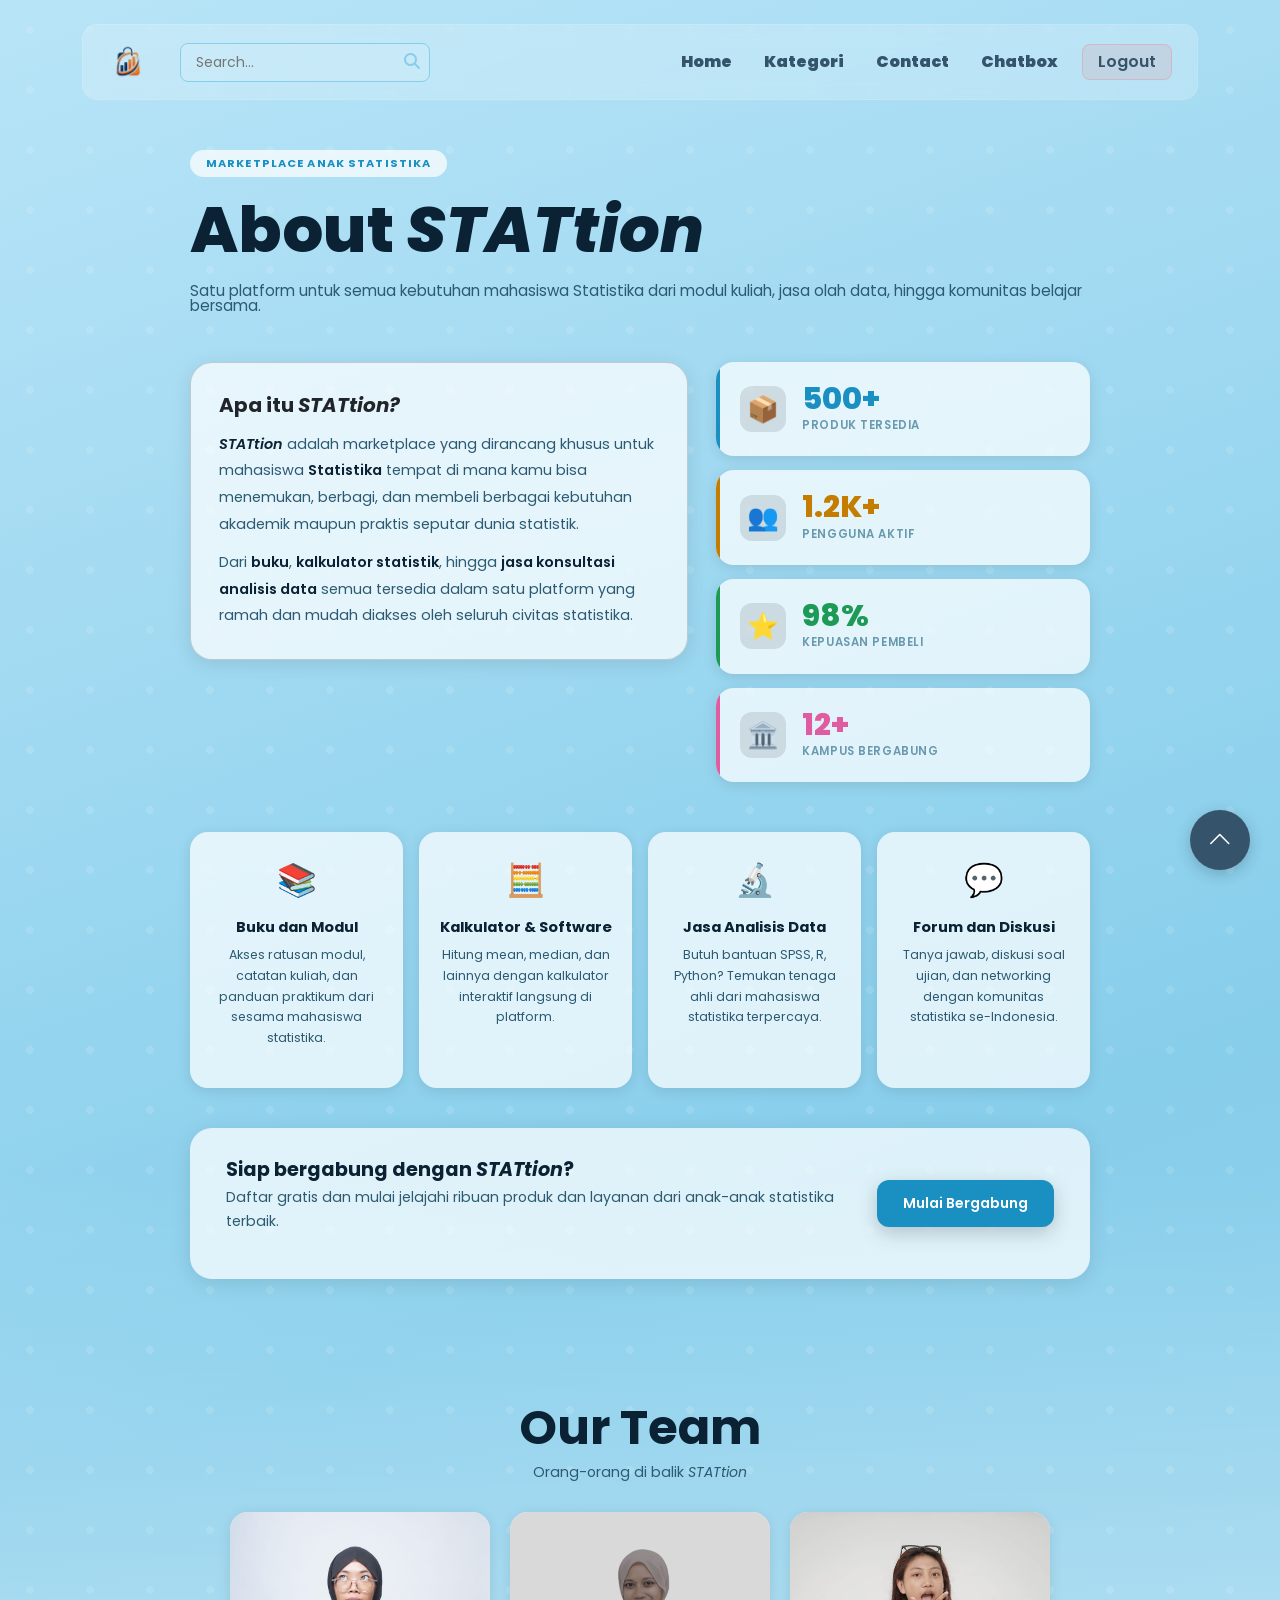
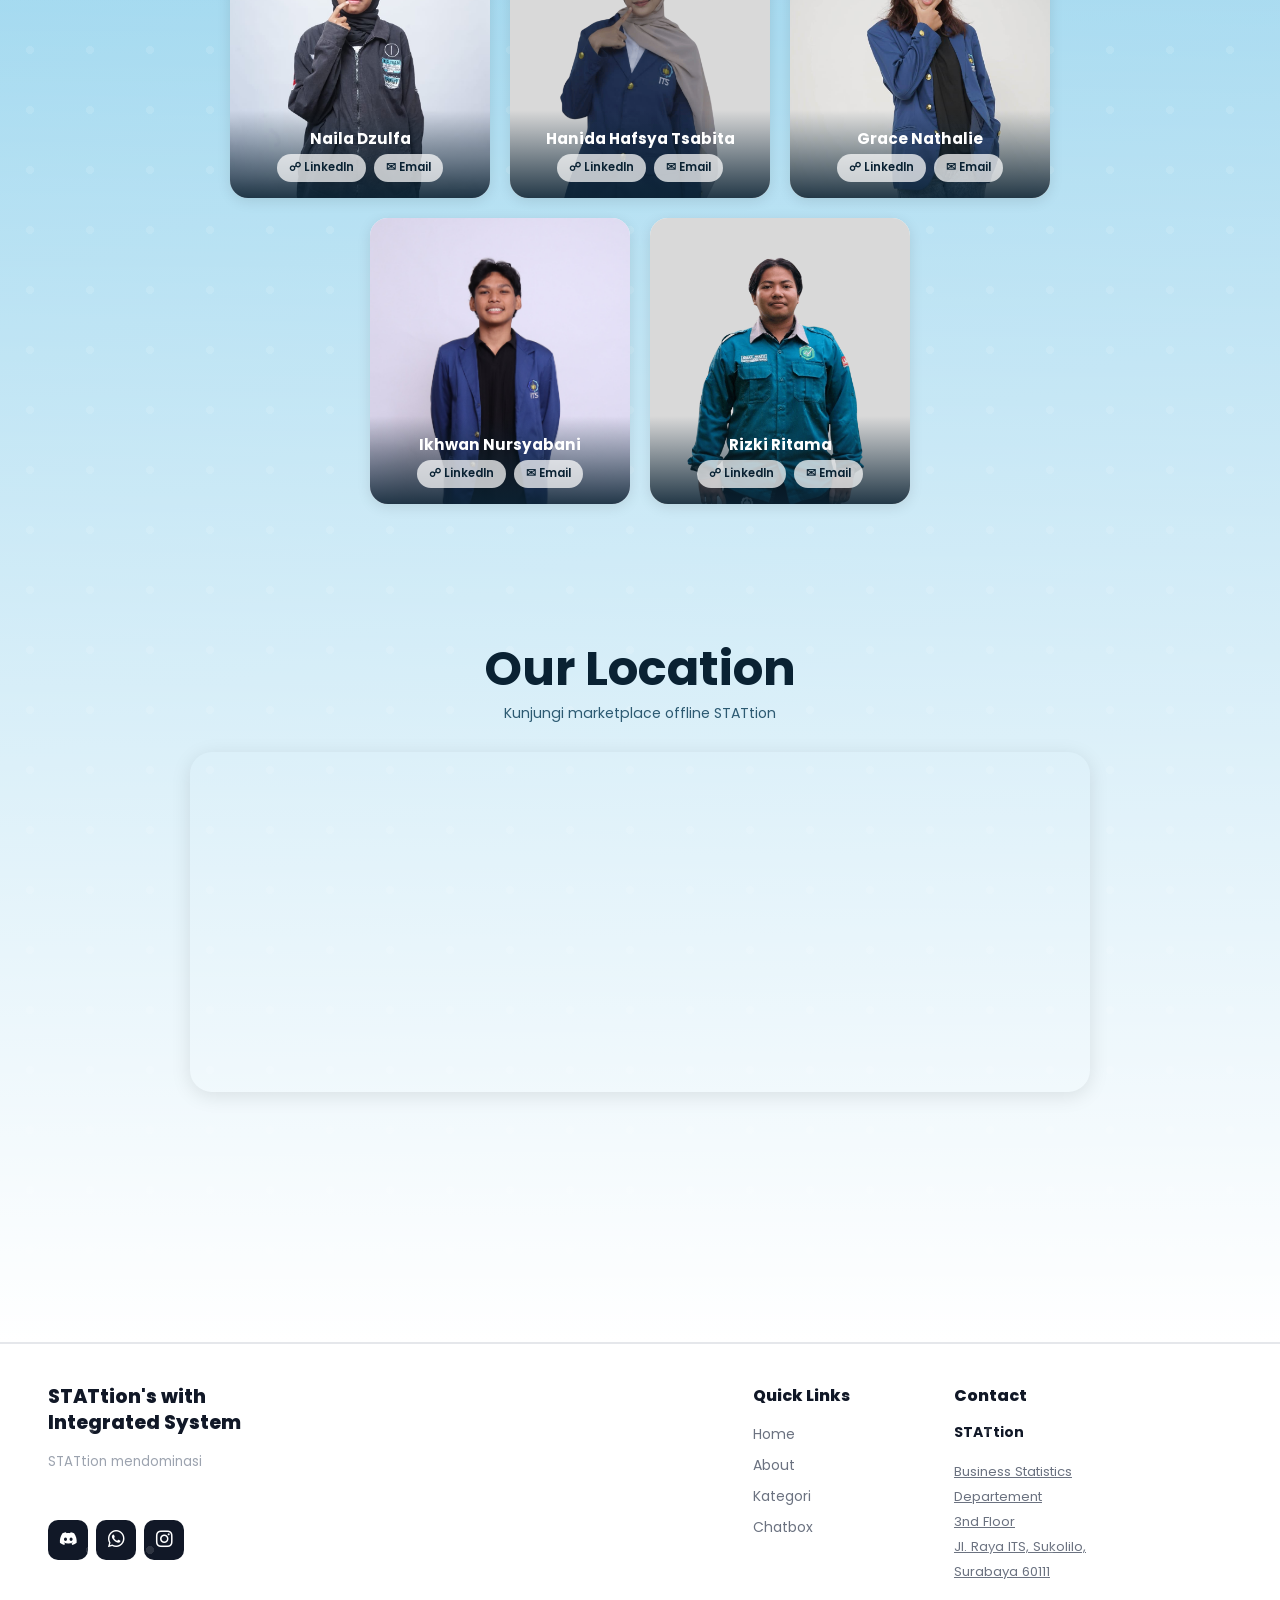
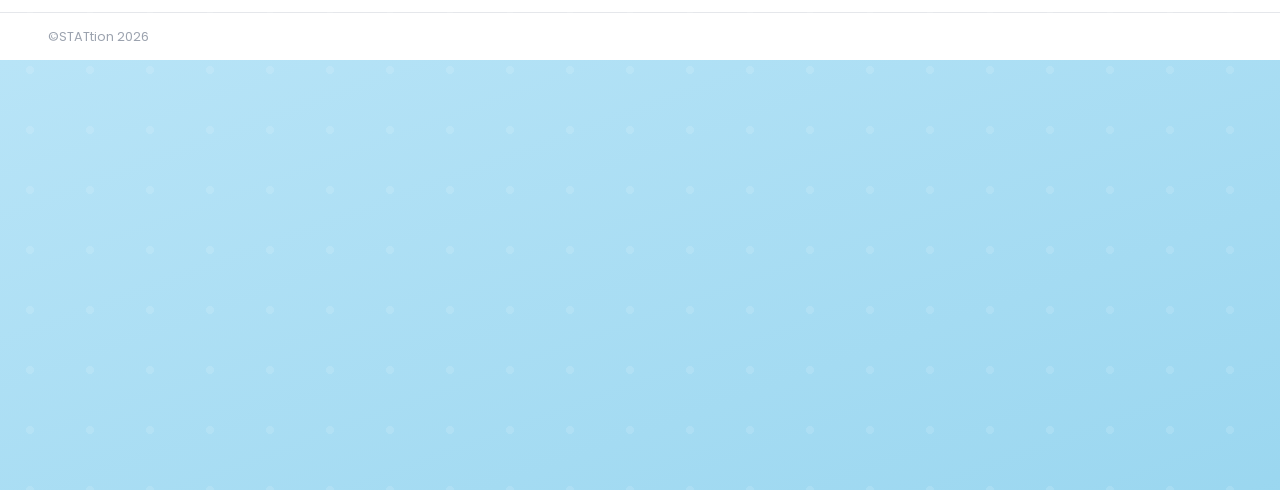
==== aboutpage.html @ bc6c46af "dikit lagi kok" ====
<!DOCTYPE html>
<html lang="en">
<head>
  <meta charset="UTF-8" />
  <meta name="viewport" content="width=device-width, initial-scale=1.0" />
  <link rel="icon" type="image/png" href="assets/logotok.png" />
  <title>About STATtion</title>
  <link href="https://cdn.jsdelivr.net/npm/bootstrap@5.3.8/dist/css/bootstrap.min.css" rel="stylesheet" integrity="sha384-sRIl4kxILFvY47J16cr9ZwB07vP4J8+LH7qKQnuqkuIAvNWLzeN8tE5YBujZqJLB" crossorigin="anonymous">
    <link href="https://cdn.jsdelivr.net/npm/bootstrap-icons@1.11.3/font/bootstrap-icons.min.css" rel="stylesheet"/>
    <link href="https://fonts.googleapis.com/css2?family=Inter:wght@400;500;600;700;800&display=swap" rel="stylesheet"/>
    <link rel="stylesheet" href="https://cdnjs.cloudflare.com/ajax/libs/font-awesome/6.5.0/css/all.min.css">
    <link href="https://cdn.jsdelivr.net/npm/bootstrap@5.3.8/dist/css/bootstrap.min.css" rel="stylesheet" integrity="sha384-sRIl4kxILFvY47J16cr9ZwB07vP4J8+LH7qKQnuqkuIAvNWLzeN8tE5YBujZqJLB" crossorigin="anonymous">
    <link href="https://fonts.googleapis.com/css2?family=Poppins:wght@300;600&display=swap" rel="stylesheet">
    <link rel="stylesheet" href="style.css">
    <script src="main.js"></script>
</head>
<body>
<!-- Navbar -->
    <section class="navbar-section sticky-top" id="mainNavbar">
    <div class="container mt-4">
        <header class="navbar navbar-expand-lg">
            <div class="d-flex align-items-center gap-3">
                <a class="navbar-brand logo-circle" href="#">
                    <img src="assets/logotok.png" alt="Logo" style="width: 40px;">
                </a>

                <form class="search-wrapper d-none d-lg-block">
                    <div class="search-box">
                        <input class="search-input" type="search" placeholder="Search...">
                        <button class="search-icon-btn" type="submit">
                            <i class="fa-solid fa-magnifying-glass"></i>
                        </button>
                    </div>
                </form>
            </div>

            <button class="navbar-toggler border-0" type="button" data-bs-toggle="collapse" data-bs-target="#navContent">
                <span class="navbar-toggler-icon"></span>
            </button>

            <div class="collapse navbar-collapse" id="navContent">
                <ul class="navbar-nav ms-auto gap-3 align-items-center">  
                  <li class="nav-item">
                        <a class="nav-link btn-custom" href="index.html"><b>Home</b></a>
                    </li>
                    <li class="nav-item">
                        <a class="nav-link btn-custom" href="category.html"><b>Kategori</b></a>
                    </li>
                    <!-- <li class="nav-item">
                        <a class="nav-link btn-custom" href="aboutpage.html"><b>About</b></a>
                    </li> -->
                    <li class="nav-item">
                        <a class="nav-link btn-custom" href="https://wa.me/628283854081496?text=Halo%20STATtion,%20saya%20mau%20tanya%20tentang%20kalkulator%20terbaru"><b>Contact</b></a>
                    </li>
                    <li class="nav-item">
                        <a class="nav-link btn-custom" href="javascript:void(0)" onclick="toggleChat()"><b>Chatbox</b></a>
                    </li>
                    <li class="nav-item">
                        <a class="nav-link btn-logout" href="loginpage.html">Logout</a>
                    </li>
                </ul>
            </div>
        </header>
    </div>
</section>
<div class="page">
<!-- Bagian Hero & Deskripsi (Background Gradasi Biru) -->
<section class="about-hero-bg">
  <div class="container-custom">
    <div class="header anim">
      <div class="eyebrow">Marketplace Anak Statistika</div>
      <h1>About <i>STATtion</i></h1>
      <p class="subtitle">Satu platform untuk semua kebutuhan mahasiswa Statistika dari modul kuliah, jasa olah data, hingga komunitas belajar bersama.</p><br><br>
    </div>

    <div class="main-grid anim anim-1">
      <div class="card">
        <h2>Apa itu <i>STATtion?</i></h2>
        <p><strong><i>STATtion</i></strong> adalah marketplace yang dirancang khusus untuk mahasiswa <strong>Statistika</strong> tempat di mana kamu bisa menemukan, berbagi, dan membeli berbagai kebutuhan akademik maupun praktis seputar dunia statistik.</p>
        <p>Dari <strong>buku</strong>, <strong>kalkulator statistik</strong>, hingga <strong>jasa konsultasi analisis data</strong> semua tersedia dalam satu platform yang ramah dan mudah diakses oleh seluruh civitas statistika.</p>
      </div>

      <div class="stats-col anim anim-2">
        <div class="stat-card c1">
          <div class="stat-icon">📦</div>
          <div><div class="stat-num">500+</div><div class="stat-label">Produk Tersedia</div></div>
        </div>
        <div class="stat-card c2">
          <div class="stat-icon">👥</div>
          <div><div class="stat-num">1.2K+</div><div class="stat-label">Pengguna Aktif</div></div>
        </div>
        <div class="stat-card c3">
          <div class="stat-icon">⭐</div>
          <div><div class="stat-num">98%</div><div class="stat-label">Kepuasan Pembeli</div></div>
        </div>
        <div class="stat-card c4">
          <div class="stat-icon">🏛️</div>
          <div><div class="stat-num">12+</div><div class="stat-label">Kampus Bergabung</div></div>
        </div>
      </div>
    </div>
  </div>
</section>

<!-- Bagian Features & CTA (Background Putih/Bersih) -->
<section class="content-white-bg">
  <div class="container-custom">
    <div class="features anim anim-3">
      <div class="feat-card">
        <span class="feat-emoji">📚</span>
        <div class="feat-title">Buku dan Modul</div>
        <p class="feat-desc">Akses ratusan modul, catatan kuliah, dan panduan praktikum dari sesama mahasiswa statistika.</p>
      </div>
      <div class="feat-card">
        <span class="feat-emoji">🧮</span>
        <div class="feat-title">Kalkulator & Software</div>
        <p class="feat-desc">Hitung mean, median, dan lainnya dengan kalkulator interaktif langsung di platform.</p>
      </div>
      <div class="feat-card">
        <span class="feat-emoji">🔬</span>
        <div class="feat-title">Jasa Analisis Data</div>
        <p class="feat-desc">Butuh bantuan SPSS, R, Python? Temukan tenaga ahli dari mahasiswa statistika terpercaya.</p>
      </div>
      <div class="feat-card">
        <span class="feat-emoji">💬</span>
        <div class="feat-title">Forum dan Diskusi</div>
        <p class="feat-desc">Tanya jawab, diskusi soal ujian, dan networking dengan komunitas statistika se-Indonesia.</p>
      </div>
    </div>

    <div class="cta-banner anim anim-4">
      <div class="cta-text">
        <h3>Siap bergabung dengan <i>STATtion</i>?</h3>
        <p>Daftar gratis dan mulai jelajahi ribuan produk dan layanan dari anak-anak statistika terbaik.</p>
      </div>
      <a href="loginpage.html"><button class="cta-btn">Mulai Bergabung</button></a>
    </div>
  </div>
</section>

<!-- Bagian Team & Location (Background Light Blue / Polkadot) -->
<section class="team-location-bg">
  <div class="container-custom">
    <div class="section-title anim anim-5">
      <h2>Our Team</h2>
      <p>Orang-orang di balik <i>STATtion</i></p>
    </div>

    <div class="team-grid anim anim-5">
      <div class="team-card">
        <img src="assets/ijul.jpeg" alt="Naila" />
        <div class="team-info">
          <div class="team-name">Naila Dzulfa</div>
          <!-- <div class="team-role">Founder & Data Analyst</div> -->
          <div class="team-btns">
            <a class="team-btn" href="https://www.linkedin.com/in/nailadzulfa">☍ LinkedIn</a>
            <a class="team-btn" href="mailto:naiidzull56@gmail.com">✉ Email</a>
          </div>
        </div>
      </div>
      <div class="team-card">
        <img src="assets/hani.png" alt="Hani" />
        <div class="team-info">
          <div class="team-name">Hanida Hafsya Tsabita</div>
          <!-- <div class="team-role">R & SPSS Consultant</div> -->
          <div class="team-btns">
            <a class="team-btn" href="https://www.linkedin.com/in/hanida-hafsya-tsabita-42b849380/">☍ LinkedIn</a>
            <a class="team-btn" href="mailto:hanidahafsya@gmail.com">✉ Email</a>
          </div>
        </div>
      </div>
      <div class="team-card">
        <img src="assets/grace.jpeg" alt="Grace" />
        <div class="team-info">
          <div class="team-name">Grace Nathalie</div>
          <!-- <div class="team-role">Python & ML Analyst</div> -->
          <div class="team-btns">
            <a class="team-btn" href="https://www.linkedin.com/in/grace-nathalie-3a4b2b210/">☍ LinkedIn</a>
            <a class="team-btn" href="mailto:gracechristy96@gmail.com">✉ Email</a>
          </div>
        </div>
      </div>
      <div class="team-card">
        <img src="assets/ikhwan.jpeg" alt="Ikhwan" />
        <div class="team-info">
          <div class="team-name">Ikhwan Nursyabani</div>
          <!-- <div class="team-role">Content & Community</div> -->
          <div class="team-btns">
            <a class="team-btn" href="https://www.linkedin.com/in/ikhwan-nur-sya-bani-666231343">☍ LinkedIn</a>
            <a class="team-btn" href="mailto:nursyabaniikhwan@gmail.com">✉ Email</a>
          </div>
        </div>
      </div>
      <div class="team-card">
        <img src="assets/kiki.png" alt="Kiki" />
        <div class="team-info">
          <div class="team-name">Rizki Ritama</div>
          <!-- <div class="team-role">UI & Platform Dev</div> -->
          <div class="team-btns">
            <a class="team-btn" href="https://www.linkedin.com/in/rizki-ritama-43b7783a9">☍ LinkedIn</a>
            <a class="team-btn" href="mailto:rizkiritama27@gmail.com">✉ Email</a>
          </div>
        </div>
      </div>
    </div>
<br>
<br><br> <button onclick="toggleTop()" class="top-toggle-btn">
    <i class="bi bi-chevron-up fw-bold"></i>
</button>
    <div class="section-title anim anim-6">
      <h2>Our Location</h2>
      <p>Kunjungi marketplace offline STATtion</p>
    </div>
    <div class="maps-wrap anim anim-6">
      <iframe src="https://www.google.com/maps/embed?pb=!1m18!1m12!1m3!1d3957.6699275616384!2d112.79010817357141!3d-7.278346871523232!2m3!1f0!2f0!3f0!3m2!1i1024!2i768!4f13.1!3m3!1m2!1s0x2dd7fbfa2ec4fcbb%3A0x3404f45cc0d80e82!2sDepartemen%20Statistika%20Bisnis%20ITS%20Surabaya!5e0!3m2!1sid!2sid!4v1777338218830!5m2!1sid!2sid" allowfullscreen="" loading="lazy"></iframe>
    </div>
  </div>
</section>
</div>
  <!-- <div class="page">
    <div class="header anim">
      <div class="eyebrow">Marketplace Anak Statistika</div>
      <h1>About <i>STATtion</i></h1>
      <p class="subtitle">Satu platform untuk semua kebutuhan mahasiswa Statistika dari modul kuliah, jasa olah data,
        hingga komunitas belajar bersama.</p><br>
    </div> -->

    <!-- Main Grid -->
    <!-- <div class="main-grid anim anim-1">
      <div class="card">
        <h2>Apa itu <i>STATtion?</i></h2>
        <p><strong><i>STATtion</i></strong> adalah marketplace yang dirancang khusus untuk mahasiswa
          <strong>Statistika</strong> tempat di mana kamu bisa menemukan, berbagi, dan membeli berbagai kebutuhan
          akademik maupun praktis seputar dunia statistik.</p>
        <p>Dari <strong>buku</strong>, <strong>kalkulator statistik</strong>, hingga <strong>jasa konsultasi analisis
            data</strong> semua tersedia dalam satu platform yang ramah dan mudah diakses oleh seluruh civitas
          statistika.</p>
        <p><i>STATtion</i> hadir karena kami percaya bahwa kolaborasi antar mahasiswa statistika adalah kunci untuk tumbuh
          bersama, baik secara akademik maupun profesional.</p>
      </div>

      <div class="stats-col anim anim-2">
        <div class="stat-card c1">
          <div class="stat-icon">📦</div>
          <div>
            <div class="stat-num">500+</div>
            <div class="stat-label">Produk Tersedia</div>
          </div>
        </div>
        <div class="stat-card c2">
          <div class="stat-icon">👥</div>
          <div>
            <div class="stat-num">1.2K+</div>
            <div class="stat-label">Pengguna Aktif</div>
          </div>
        </div>
        <div class="stat-card c3">
          <div class="stat-icon">⭐</div>
          <div>
            <div class="stat-num">98%</div>
            <div class="stat-label">Kepuasan Pembeli</div>
          </div>
        </div>
        <div class="stat-card c4">
          <div class="stat-icon">🏛️</div>
          <div>
            <div class="stat-num">12+</div>
            <div class="stat-label">Kampus Bergabung</div>
          </div>
        </div>
      </div>
    </div> -->

    <!-- Feature Cards -->
    <!-- <div class="features anim anim-3">
      <div class="feat-card">
        <span class="feat-emoji">📚</span>
        <div class="feat-title">Buku dan Modul</div>
        <p class="feat-desc">Akses ratusan modul, catatan kuliah, dan panduan praktikum dari sesama mahasiswa
          statistika.</p>
      </div>
      <div class="feat-card">
        <span class="feat-emoji">🧮</span>
        <div class="feat-title">Kalkulator dan Lisensi Software</div>
        <p class="feat-desc">Hitung mean, median, modus, standar deviasi, dan lainnya dengan kalkulator interaktif
          langsung di platform.</p>
      </div>
      <div class="feat-card">
        <span class="feat-emoji">🔬</span>
        <div class="feat-title">Jasa Analisis Data</div>
        <p class="feat-desc">Butuh bantuan SPSS, R, Python? Temukan tenaga ahli dari mahasiswa statistika terpercaya.
        </p>
      </div>
      <div class="feat-card">
        <span class="feat-emoji">💬</span>
        <div class="feat-title">Forum dan Diskusi</div>
        <p class="feat-desc">Tanya jawab, diskusi soal ujian, dan networking dengan komunitas statistika se-Indonesia.
        </p>
      </div>
    </div> -->

    <!-- CTA Banner -->
    <!-- <div class="cta-banner anim anim-4">
      <div class="cta-text">
        <h3>Siap bergabung dengan <i>STATtion</i>?</h3>
        <p>Daftar gratis dan mulai jelajahi ribuan produk dan layanan dari anak-anak statistika terbaik.</p>
      </div>
      <a href="loginpage.html"><button class="cta-btn">Mulai Bergabung</button></a>
    </div> -->

    <!-- Our Team -->
    <!-- <div class="section-title anim anim-5">
      <h2>Our Team</h2>
      <p>Orang-orang di balik <i>STATtion</i></p>
    </div>

    <div class="team-grid anim anim-5">
      <div class="team-card">
        <img src="assets/ijul.jpeg" alt="Naila" />
        <div class="team-info">
          <div class="team-name">Naila Dzulfa</div>
          <div class="team-role">Founder & Data Analyst</div>
          <div class="team-btns">
            <a class="team-btn" href="https://www.linkedin.com/in/nailadzulfa">☍ LinkedIn</a>
            <a class="team-btn" href="mailto:naiidzull56@gmail.com">✉ Email</a>
          </div>
        </div>
      </div>
      <div class="team-card">
        <img src="assets/hani.jpeg" alt="Hani" />
        <div class="team-info">
          <div class="team-name">Hanida Hafsya Tsabita</div>
          <div class="team-role">R & SPSS Consultant</div>
          <div class="team-btns">
            <a class="team-btn" href="https://www.linkedin.com/in/hanida-hafsya-tsabita-42b849380/">☍ LinkedIn</a>
            <a class="team-btn" href="mailto:hanidahafsya@gmail.com">✉ Email</a>
          </div>
        </div>
      </div>
      <div class="team-card">
        <img src="assets/grace.jpeg" alt="Grace" />
        <div class="team-info">
          <div class="team-name">Grace Nathalie</div>
          <div class="team-role">Python & ML Analyst</div>
          <div class="team-btns">
            <a class="team-btn" href="https://www.linkedin.com/in/grace-nathalie-3a4b2b210/">☍ LinkedIn</a>
            <a class="team-btn" href="mailto:gracechristy96@gmail.com">✉ Email</a>
          </div>
        </div>
      </div>
      <div class="team-card">
        <img src="assets/ikhwan.jpeg" alt="Ikhwan" />
        <div class="team-info">
          <div class="team-name">Ikhwan Nursyabani</div>
          <div class="team-role">Content & Community</div>
          <div class="team-btns">
            <a class="team-btn" href="https://www.linkedin.com/in/ikhwan-nur-sya-bani-666231343">☍ LinkedIn</a>
            <a class="team-btn" href="mailto:nursyabaniikhwan@gmail.com">✉ Email</a>
          </div>
        </div>
      </div>
      <div class="team-card">
        <img src="assets/kiki.jpeg" alt="Kiki" />
        <div class="team-info">
          <div class="team-name">Rizki Ritama</div>
          <div class="team-role">UI & Platform Dev</div>
          <div class="team-btns">
            <a class="team-btn" href="https://www.linkedin.com/in/rizki-ritama-43b7783a9">☍ LinkedIn</a>
            <a class="team-btn" href="mailto:rizkiritama27@gmail.com">✉ Email</a>
          </div>
        </div>
      </div>
    </div>

    <div class="location"> -->
    <!-- Our Location -->
    <!-- <div class="section-title anim anim-6">
      <h2>Our Location</h2>
      <p>Kunjungi marketplace offline STATtion</p>
    </div>

    <div class="maps-wrap anim anim-6">
      <iframe
        src="https://www.google.com/maps/embed?pb=!1m18!1m12!1m3!1d3957.6699275616384!2d112.79010817357141!3d-7.278346871523232!2m3!1f0!2f0!3f0!3m2!1i1024!2i768!4f13.1!3m3!1m2!1s0x2dd7fbfa2ec4fcbb%3A0x3404f45cc0d80e82!2sDepartemen%20Statistika%20Bisnis%20ITS%20Surabaya!5e0!3m2!1sid!2sid!4v1777338218830!5m2!1sid!2sid"
        allowfullscreen="" loading="lazy" referrerpolicy="no-referrer-when-downgrade"></iframe>
    </div>
    </div>
  </div> -->
  <!-- ai chatbox-->
<div id="aiChatbox" class="chatbox-sidebar">
    <div class="chatbox-header">
        <h5 class="m-0">STATtion ChatBox</h5>
        <button onclick="toggleChat()" class="btn-close btn-close-white"></button>
    </div>
    
    <div id="chatBody" class="chatbox-body">
        <div class="msg ai-msg">Halo! Ada yang bisa saya bantu seputar Statistika hari ini?</div>
    </div>

    <div class="chatbox-footer">
        <input type="text" id="userInput" class="form-control" placeholder="Ketik Teks Untuk AI...">
        <button onclick="sendMessage()" class="send-btn">
            <i class="bi bi-send-fill"></i>
        </button>
    </div>
</div>

<!-- Footer -->
        <footer>
        <div class="footer-body">
            <div class="row g-4">

            <div class="col-12 col-sm-6 col-lg-4">
                <p class="footer-brand-title">STATtion's with<br>Integrated System</p>
                <p class="footer-brand-sub">STATtion mendominasi</p>

                <div class="d-flex gap-2 mt-4 mt-lg-5">
                <!-- Discord -->
                <a href="https://discord.gg/DRYXJXCwT" class="social-btn" title="Discord">
                    <i class="bi bi-discord"></i>
                </a>
                <!-- WhatsApp -->
                <a href="https://wa.me/628283854081496?text=Halo%20STATtion,%20saya%20mau%20tanya%20tentang%20kalkulator%20terbaru" class="social-btn" title="WhatsApp">
                    <i class="bi bi-whatsapp"></i>
                </a>
                <!-- Instagram -->
                <a href="https://www.instagram.com/statt1on/" class="social-btn" title="Instagram">
                    <i class="bi bi-instagram"></i>
                </a>
                <!-- TikTok -->
                <!-- <a href="#" class="social-btn" title="TikTok">
                    <i class="bi bi-tiktok"></i>
                </a> -->
                </div>
            </div>

            <!-- COL 2 : Quick Links -->
            <div class="col-6 col-sm-3 col-lg-2 offset-lg-3">
                <p class="footer-heading">Quick Links</p>
                <ul class="footer-links">
                <li><a href="index.html">Home</a></li>
                <li><a href="aboutpage.html">About</a></li>
                <li><a href="category.html">Kategori</a></li>
                <li><a href="javascript:void(0)" onclick="toggleChat()">Chatbox</a></li>
                </ul>
            </div>

            <!-- COL 3 : Sponsors -->
            <!-- <div class="col-6 col-sm-3 col-lg-3">
                <p class="footer-heading">Sponsors</p>
                <div class="d-flex flex-column gap-3">

                </div>
            </div> -->

            <!-- COL 4 : Contact -->
            <div class="col-12 col-sm-6 col-lg-3 ">
                <p class="footer-heading">Contact</p>
                <p class="contact-org">STATtion</p>
                <a href="https://maps.app.goo.gl/GKJ3hAJn6wvNafHJA" class="contact-detail" target="_blank">
                Business Statistics<br>
                Departement<br>
                3nd Floor<br>
                Jl. Raya ITS, Sukolilo,<br>
                Surabaya 60111
                </a>
            </div>

            </div>
        </div>

        <!-- ---- BOTTOM BAR ---- -->
        <div class="footer-bottom d-flex align-items-center justify-content-between">
            <span class="footer-copy">©STATtion 2026</span>
            <!-- <a href="#" class="btn-top" title="Kembali ke atas"
            onclick="window.scrollTo({top:0,behavior:'smooth'}); return false;">
            <i class="bi bi-chevron-up fw-bold"></i>
            </a> -->
        </div>

        </footer>
</body>

</html>
---- style.css ----
/* login page */

.login-page {
    /* min-height: 100vh; */
    /* width: 100%; */
    margin: 0;
    padding: 0;
    font-family: 'Poppins', sans-serif;
    /* background-image: url("/assets/bg.jpeg");
    background-size: cover;
    background-position: center;
    background-attachment: fixed; */
    /* display: flex;
    justify-content: center;
    align-items: center;
    position: relative;
    overflow: hidden; */
    /* max-width: 1920px;
    max-height: 1080px; */
    /* position: absolute; */
}

.login-page::before {
    content: "";
    position: absolute;
    /* background-attachment: fixed; */
    width: 100%;
    height: 100%;
    background: radial-gradient(circle, rgba(255, 255, 255, 0.15) 10%, transparent 10%);
    background-size: 100px 100px;
    animation: bgMove 25s linear infinite;
    z-index: 0;
}

@keyframes bgMove {
    from { transform: translate(0,0); }
    to { transform: translate(-60px,-60px); }
}

.login-page .container {
    display: flex;
    justify-content: center;
    align-items: center;
    position: relative;
    z-index: 2;
    min-height: 100vh;
}

.login-page .card {
    width: 380px;
    padding: 40px;
    border-radius: 20px;
    background: rgba(255, 255, 255, 0.1); /* Transparansi putih tipis */
    backdrop-filter: blur(25px);
    border: 1px solid rgba(255, 255, 255, 0.2);
    box-shadow: 0 15px 50px rgba(10, 11, 53, 0.3);
    text-align: center;
    animation: fadeIn 0.8s ease;
}

.login-page .card h2 {
    margin-bottom: 25px;
    color: #ffffff; /* Ubah ke putih agar kontras dengan blur */
    font-weight: 600;
    letter-spacing: 1.5px;
}

/* Input & Select */
.login-page .card input,
.login-page .card select {
    width: 100%;
    padding: 12px 15px;
    margin: 10px 0;
    border-radius: 10px;
    border: 1px solid rgba(255, 255, 255, 0.3);
    outline: none;
    background: rgba(255, 255, 255, 0.2);
    color: #ffffff;
    transition: 0.3s;
}

.login-page .card input::placeholder {
    color: rgba(255, 255, 255, 0.7);
}

.login-page .card input:focus {
    background: rgba(255, 255, 255, 0.3);
    border-color: #ffffff;
}

.login-page .btn-login {
    width: 100%;
    padding: 12px;
    background: linear-gradient(45deg, #78f0fd, #d4f4f8);
    border: none;
    border-radius: 10px;
    margin-top: 15px;
    cursor: pointer;
    color: #002b30;
    font-weight: 600;
    transition: 0.4s;
}

.login-page .btn-login:hover {
    transform: translateY(-3px);
    box-shadow: 0 8px 20px rgba(120, 240, 253, 0.4);
}

.login-page .btn-register {
    display: block;
    width: 100%;
    padding: 12px;
    background: rgba(255, 255, 255, 0.1);
    border: 1px solid #ffffff;
    border-radius: 10px;
    margin-top: 12px;
    cursor: pointer;
    color: #ffffff;
    font-weight: 500;
    text-align: center;
    transition: 0.4s;
}

.login-page .btn-register:hover {
    background: #78f0fd;
    color: #000;
}

/* Logic Toggle Login & Register */
.login-page input[type="radio"] {
    display: none;
}

.login-page .form {
    display: none;
}

#loginTab:checked ~ .container .login {
    display: block;
    animation: slideIn 0.5s ease forwards;
}

#registerTab:checked ~ .container .register {
    display: block;
    animation: slideIn 0.5s ease forwards;
}

@keyframes fadeIn {
    from { opacity: 0; transform: translateY(20px); }
    to { opacity: 1; transform: translateY(0); }
}

@keyframes slideIn {
    from { opacity: 0; transform: translateX(30px); }
    to { opacity: 1; transform: translateX(0); }
}

/* Responsif Mobile */
@media (max-width: 480px) {
    .login-page .card {
        width: 90%;
        padding: 30px 20px;
    }
}

/* general */

        body {
            font-family: 'Poppins', sans-serif;
            background: linear-gradient(160deg, #b8e4f7 0%, #87CEEB 40%, #a8d8f0 100%);
            min-height: 150vh;
            color: var(--dark);
            }

/* ada titik-titik di ujung doa-doa */
        /* body::before {
            content: "";
            position: absolute;
            width: 200%;
            height: 200%;
            background: radial-gradient(circle, rgba(255, 255, 255, 0.15) 10%, transparent 10%);
            background-size: 60px 60px;
            animation: bgMove 25s linear infinite;
            z-index: 0;
        }

        @keyframes bgMove {
            from { transform: translate(0,0); }
            to { transform: translate(-60px,-60px); }
        } */

/* Navbar */
.navbar-section {
    position: fixed; 
    top: 0;
    width: 100%;
    z-index: 1000;
    transition: all 0.4s ease;
    font-family: 'Poppins', sans-serif;
}

.navbar {
    background: rgba(255, 255, 255, 0.2);
    backdrop-filter: blur(10px);
    -webkit-backdrop-filter: blur(10px);
    border-radius: 15px;
    padding: 12px 25px;
    border: 1px solid rgba(255, 255, 255, 0.1);
    transition: all 0.3s ease;
    display: flex;
    align-items: center;
    justify-content: space-between;
}

.search-box {
    position: relative;
    width: 250px;
    transition: width 0.3s ease;
}

.search-input {
    width: 100%;
    padding: 8px 40px 8px 15px; 
    border-radius: 8px;
    border: 1px solid #87CEEB; 
    background: rgba(255, 255, 255, 0.1);
    color: #333;
    outline: none;
    font-size: 14px;
}

.search-input:focus {
    box-shadow: 0 0 8px rgba(135, 206, 235, 0.4);
    border-color: #548091;
    background: rgba(255, 255, 255, 0.3);
}

.search-icon-btn {
    position: absolute;
    right: 10px;
    top: 50%;
    transform: translateY(-50%);
    background: none;
    border: none;
    color: #87CEEB; 
    cursor: pointer;
}

.navbar-nav .nav-link {
    font-weight: 600;
    color: #35546b !important;
}

.btn-logout {
    background: rgba(255, 82, 82, 0.1);
    color: #ff5252 !important;
    border-radius: 8px;
    padding: 5px 15px !important;
    font-weight: 600;
    border: 1px solid rgba(255, 82, 82, 0.2);
    transition: 0.3s;
}

.btn-logout:hover {
    background: #ff5252;
    color: white !important;
}

/* floating side menu */
@media (min-width: 992px) {
    .navbar-section:not(.scrolled) .navbar-collapse {
        display: flex !important; 
    }
}

#navContent.active-side-menu {
    display: block !important;
    position: absolute;
    top: 85px; 
    right: 0px;
    width: 220px;
    background: rgba(255, 255, 255, 0.9);
    backdrop-filter: blur(15px);
    -webkit-backdrop-filter: blur(15px);
    border-radius: 20px;
    padding: 20px;
    box-shadow: 0 10px 30px rgba(0, 0, 0, 0.1);
    border: 1px solid rgba(255, 255, 255, 0.4);
    z-index: 1001;
    animation: fadeInRight 0.3s ease forwards;
}

#navContent.active-side-menu .navbar-nav {
    flex-direction: column !important;
    align-items: flex-end !important; /* Menu nempel kanan sesuai desain */
    gap: 15px !important;
}

/* --- SCROLLED STATE --- */
.navbar-section.scrolled .navbar {
    background: rgba(255, 255, 255, 0.2);
    margin-top: 0;
    box-shadow: 0 4px 20px rgba(0, 0, 0, 0.05);
}

.navbar-section.scrolled .search-wrapper,
.navbar-section.scrolled .navbar-collapse:not(.active-side-menu) {
    display: none !important;
}

.navbar-section.scrolled .navbar-toggler {
    display: block !important;
}

@keyframes fadeInRight {
    from {
        opacity: 0;
        transform: translateX(20px);
    }
    to {
        opacity: 1;
        transform: translateX(0);
    }
}

/* section satu */
        .section-satu {
            position: relative;
            min-height: 100vh;
            display: flex;
            align-items: center;
            padding-top: 100px; 
            overflow: hidden;
        }

        .section-satu-bg {
            position: absolute;
            top: 0;
            left: 0;
            width: 100%;
            height: 100%;
            background: url('https://www.its.ac.id/sb/wp-content/uploads/sites/55/2022/04/IMG_4197-2-scaled.jpg') center/cover no-repeat;
            opacity: 0.4; 
            z-index: 1;

            -webkit-mask-image: linear-gradient(
                to bottom, 
                transparent 0%, 
                black 15%, 
                black 85%, 
                transparent 100%
            );
            mask-image: linear-gradient(
                to bottom, 
                transparent 0%, 
                black 15%, 
                black 85%, 
                transparent 100%
            );
        }

        .section-satu .container {
            position: relative;
            z-index: 2; 
            /* padding: 10px; */
        }

        .section-satu-content {
            position: relative;
            z-index: 5;
            margin-top: -100px;
            font-family: 'Poppins', sans-serif;
        }

.section-satu-title {
    font-size: 42px;
    font-weight: 800; 
    line-height: 1.2;
    color: #071c2b;
    margin-bottom: 20px;
    font-style: italic;
}

/* Efek Gradasi Khusus pada Highlight & Judul */
.section-satu-highlight {
    background: linear-gradient(
        120deg, 
        #35546b, 
        #52e0ec, 
        #78f0fd, 
        #35546b
    );
    background-size: 300% auto; /* Memperlebar gradasi agar bisa digeser */
    -webkit-background-clip: text;
    -webkit-text-fill-color: transparent;
    font-style: normal;

    animation: gradientMove 5s linear infinite;
}

@keyframes gradientMove {
    0% {
        background-position: 0% center;
    }
    100% {
        background-position: 300% center;
    }
}

/* Subtitle */
.section-satu-sub {
    font-size: 16px;
    color: #071c2b;
    opacity: 0.9;
    line-height: 1;
    margin-bottom: 30px;
    font-weight: 400;
}

/* Tombol CTA */
.cta-main {
    text-decoration: none;
    padding: 12px 30px;
    font-family: 'Poppins', sans-serif;
    font-weight: 600;
    color: #000;
    background: linear-gradient(45deg, #78f0fd, #d4f4f8);
    border: none;
    border-radius: 50px;
    transition: all 0.3s ease;
    box-shadow: 0 4px 15px rgba(120, 240, 253, 0.3);
}

.cta-main:hover {
    transform: translateY(-3px);
    box-shadow: 0 8px 25px rgba(120, 240, 253, 0.5);
    background: linear-gradient(45deg, #52e0ec, #78f0fd);
}

        /* h1 {
            font-family: 'Poppins', sans-serif;
            font-size: 20px;
            font-weight: 600;
            line-height: 54px;
        } */

        /* .highlight {
            color: #3a3e60;
            font-family: 'Poppins', sans-serif;
        } */
/* 
        .section-satu-sub {
            font-family: 'Poppins', sans-serif;
            font-size: 16px;
            color: #000000;
            margin-top: 16px;
        } */

        .cta-main {
            background-color: #35546b;
            border: none;
            padding: 12px 24px;
            color: rgb(1, 0, 59);
            border-radius: 8px;
            font-size: 16px;
            margin-top: 20px;
        }

/* section dua */

.section-dua {
    /* margin-top: 100px; */
    /* background-color: #FFFFFF;  */
    /* padding: 60px 20px;  */
    width: 100%; 
    /* max-width: 1000px;  */
    margin-top: 120px;
    margin-bottom: 120px;
    border-radius: 8px; 
    /* box-shadow: 0 10px 30px rgba(0,0,0,0.1);  */
    text-align: center; 
    display: flex;
    flex-direction: column;
    align-items: center;
    justify-content: center;
    /* position: relative;
    overflow: hidden; */
}

.section-dua::before {
    content: "";
    position: absolute;
    inset: 0;
    height: 350%;
    width: 100%;
    background: radial-gradient(circle, rgba(255, 255, 255, 0.2 ) 10%, transparent 10%);
    background-size: 60px 60px;
    animation: bgMove 25s linear infinite;
    z-index: 0;
    opacity: 0.6;
    /* -webkit-mask-image: radial-gradient(circle at center, #000 90%, transparent 100%);
    mask-image: radial-gradient(circle at center, #000 90%, transparent 250%); */
  }

        @keyframes bgMove {
            from { transform: translate(0,0); }
            to { transform: translate(-60px,-60px); }
        } */

h2 {
    font-family: 'Poppins', sans-serif;
    font-size: 24px;
    font-weight: 700;
    margin-bottom: 20px;
}

/* .btn-view {
    background: rgba(82, 117, 255, 0.1);
    color: #101d39 !important;
    border-radius: 8px;
    padding: 5px 15px !important;
    border: 1px solid rgba(82, 143, 255, 0.2);
    transition: 0.3s;
    text-decoration: none;
} */

.why-section {
      padding: 80px 20px 90px;
      background: #ffffff;
    }
 
    .why-title {
      font-size: 40px;
      font-weight: 900;
      color: #111827;
      letter-spacing: -0.5px;
      margin-bottom: 60px;
    }
 
    .text-box {
      width: 200px;
      height: 200px;
      border-radius: 50%;
      border: 1.5px solid #aaaaaa;
      background: #d9d9d9;
      margin: 0 auto 16px;
      display: flex;
      align-items: center;
      justify-content: center;
      padding: 28px;
      font-size: 1.25rem;
      font-weight: 600;
      text-align: center;
      color: #111827;
      line-height: 1.5;
      cursor: text;
      outline: none;
      transition: border-color 0.2s, background 0.2s;
      word-break: break-word;
    }
    .text-box:focus {
      border-color: #111827;
      background: #efefef;
    }
 
    /* ---- Card label ---- */
    .why-label {
      /* font-size: 0.95rem; */
      /* font-weight: 800; */
      font-family: 'Poppins', sans-serif;
      line-height: 1;
      color: #111827;
      text-align: center;
      font-weight: 600;
      /* text-transform: uppercase; */
      letter-spacing: 0.3px;
      margin-top: 8px;
    }

    .circle-link {
    text-decoration: none !important;
    color: inherit !important;
    transition: all 0.3s ease;
}

/* Format Lingkaran Tunggal */
.circle-dua {
    width: 100px;
    height: 100px;
    border-radius: 50%;
    backdrop-filter: blur(10px);
    -webkit-backdrop-filter: blur(10px);
    background: rgba(255, 255, 255, 0.2);
    border: 1px solid #dee2e6; 
    box-shadow: 0 4px 15px rgba(0,0,0,0.1);
    display: flex;
    justify-content: center;
    align-items: center;
    /* background-color: #ffffff; */
    transition: all 0.3s ease;
    flex-shrink: 0; /* Mencegah lingkaran gepeng di layar kecil */
    margin: 0 auto;
}

/* Ukuran Ikon di dalam lingkaran */
.circle-dua i {
    font-size: 3rem;
    color: #212529;
    display: flex;
    justify-content: center;
    align-items: center;
}

/* Efek Hover Saat Link Didekati */
.circle-link:hover .circle-dua {
    transform: scale(1.1);
    border-color: #35546b; /* Warna biru sesuai tema navbarmu */
    background-color: #f8f9fa;
    box-shadow: 0 4px 15px rgba(0,0,0,0.1);
}

.circle-link:hover .fw-bold {
    color: #35546b;
}

/* about section */
*, *::before, *::after { box-sizing: border-box; margin: 0; padding: 0; }

:root {
  --font-main: 'Poppins', 'Segoe UI', system-ui, sans-serif;
  --dark: #0a2233;
  --body: #2c5a72;
  --muted: #6899ae;
  --accent: #1a8fc1;
  --gold: #c47d00;
  --green: #1e9a57;
  --pink: #e05ca0;
  --glass: rgba(255,255,255,0.72); /* card, tombol, banner */
  --glass-dark: rgba(10,34,51,0.88); /* overlay foto team */
  --shadow: rgba(0,0,0,0.1);
  --shadow-hover: rgba(0,0,0,0.2); /* buat hovernya */
  --transition: transform .3s, box-shadow .3s;
}

/* body {
  font-family: var(--font-main);
  background: linear-gradient(160deg, #b8e4f7 0%, #87CEEB 40%, #a8d8f0 100%);
  min-height: 100vh;
  color: var(--dark);
} */

/* Container Utama untuk Konten Tengah */
.container-custom {
  max-width: 1100px;
  margin: 150px auto;
  padding: 0 100px;
  position: relative;
  z-index: 1;
}

/* Hero Section dengan Gradasi */
.about-hero-bg {
    /* margin-top: -100px; */
  width: 100%;
  /* padding: 100px 0 0 0; */
  /* background: linear-gradient(to bottom, rgba(224, 242, 255, 0) 0%, rgba(224, 242, 255, 1) 100%); */
  position: relative;
}

/* Content White Section */
.content-white-bg {
    margin-top: -100px;
  width: 100%;
  /* padding: 40px 0 80px; */
  background-color: transparent;
}

/* Team & Location dengan Polkadot Bergerak */
.team-location-bg {
    margin-top: -260px;
    /* margin-bottom: 100px; */
  width: 100%;
  padding: 80px 0 100px;
  /* background-color: transparent; */
  background: linear-gradient(to bottom, rgba(224, 242, 255, 0) 0%, rgb(255, 255, 255) 100%);
  position: relative;
  overflow: hidden;
}

/* Pindahkan animasi polkadot ke sini agar tidak merusak layout desktop */
/* .team-location-bg::before {
  content: "";
  position: absolute;
  inset: 0;
  background: radial-gradient(circle, rgba(255, 255, 255, 0.4) 10%, transparent 10%);
  background-size: 60px 60px;
  animation: bgMove 25s linear infinite;
  opacity: 0.8;
  z-index: 0;
} */

/* Pastikan section-title dan grid berada di atas polkadot */
.team-location-bg .container-custom {
  position: relative;
  z-index: 2;
}


.page {
  /* max-width: 1100px; */
  margin: 0px auto;
  /* padding: 72px 28px 80px; */
  /* background: linear-gradient(to bottom, rgba(255,255,255,0) 50%, rgba(255,255,255,1) 100%) 0 0 / 100vw 100%; */
  /* background-size: 100% 1100px; */
  /* background-attachment: fixed; */
}
.location {
     background: linear-gradient(to bottom, rgba(255,255,255,0) 50%, rgba(255,255,255,1) 100%) 0 0 / 100vw 100%;
}

.page::before {
    content: "";
    position: absolute;
    inset: 0;
    height: 410%;
    width: 100%;
    background: radial-gradient(circle, rgba(255, 255, 255, 0.2 ) 10%, transparent 10%);
    background-size: 60px 60px;
    animation: bgMove 25s linear infinite;
    z-index: 0;
    opacity: 0.6;
    /* -webkit-mask-image: radial-gradient(circle at center, #000 90%, transparent 100%);
    mask-image: radial-gradient(circle at center, #000 90%, transparent 250%); */
  }

        @keyframes bgMove {
            from { transform: translate(0,0); }
            to { transform: translate(-60px,-60px); }
        }

/* Animasi */
@keyframes fadeUp {
  from { opacity: 0; transform: translateY(28px); }
  to   { opacity: 1; transform: translateY(0); }
}
.anim { animation: fadeUp .6s ease both; }
.anim-1 { animation-delay: .1s; }
.anim-2 { animation-delay: .2s; }
.anim-3 { animation-delay: .3s; }
.anim-4 { animation-delay: .4s; }
.anim-5 { animation-delay: .5s; }
.anim-6 { animation-delay: .6s; }


.eyebrow {
  display: inline-flex; align-items: center; gap: 8px;
  background: var(--glass); border-radius: 999px; padding: 5px 16px;
  font-size: .7rem; font-weight: 700; letter-spacing: .1em;
  text-transform: uppercase; color: var(--accent); margin-bottom: 18px;
}

h1 {
  font-size: clamp(2.4rem, 6vw, 4rem);
  font-weight: 800; line-height: 1.1; color: var(--dark);
}

.subtitle {
  margin: 18px auto 0; font-size: .95rem; color: var(--body);
  /* max-width: 520px; */
line-height: 1;
}

/* Card dasar */
.card {
  background: var(--glass); border-radius: 22px; padding: 30px 28px;
  box-shadow: 0 4px 20px var(--shadow);
  transition: var(--transition);
}
.card:hover { transform: translateY(-5px); box-shadow: 0 14px 40px var(--shadow-hover); }

.card h2 { font-size: 1.25rem; font-weight: 700; margin-bottom: 14px; }
.card p  { font-size: .9rem; line-height: 1.85; color: var(--body); margin-bottom: 12px; }
.card p:last-of-type { margin-bottom: 0; }
.card strong { color: var(--dark); font-weight: 600; }

/* Main Grid */
.main-grid {
  display: grid; grid-template-columns: 1.2fr .9fr;
  gap: 28px; align-items: start;
}

/* Stat Cards */
.stats-col { display: flex; flex-direction: column; gap: 14px; }

.stat-card {
  background: var(--glass); border-radius: 18px; padding: 22px 24px;
  display: flex; align-items: center; gap: 16px;
  box-shadow: 0 3px 14px var(--shadow);
  position: relative; overflow: hidden;
  transition: var(--transition);
}
/* garis warna kiri */
.stat-card::before {
  content: ''; position: absolute; top: 0; left: 0;
  width: 4px; height: 100%; border-radius: 4px 0 0 4px;
}
.c1::before { background: var(--accent); }
.c2::before { background: var(--gold); }
.c3::before { background: var(--green); }
.c4::before { background: var(--pink); }

.stat-card:hover { transform: translateX(6px); box-shadow: 0 10px 32px var(--shadow-hover); background: #fff; }

.stat-icon  { font-size: 1.6rem; width: 46px; height: 46px; display: flex; align-items: center; justify-content: center; border-radius: 12px; background: var(--shadow); flex-shrink: 0; }
.stat-num   { font-size: 1.9rem; font-weight: 800; line-height: 1; color: var(--accent); }
.c2 .stat-num { color: var(--gold); }
.c3 .stat-num { color: var(--green); }
.c4 .stat-num { color: var(--pink); }
.stat-label { font-size: .72rem; font-weight: 600; color: var(--muted); margin-top: 3px; text-transform: uppercase; letter-spacing: .05em; }

/* Feature Cards */
.features {
  margin-top: 36px;
  display: grid; grid-template-columns: repeat(4, 1fr); gap: 16px;
}

.feat-card {
  background: var(--glass); border-radius: 18px; padding: 24px 18px;
  text-align: center; box-shadow: 0 3px 14px var(--shadow);
  transition: var(--transition);
}
.feat-card:hover { transform: translateY(-10px); box-shadow: 0 18px 44px var(--shadow-hover); }
.feat-emoji { font-size: 2rem; display: block; margin-bottom: 12px; transition: transform .3s; }
.feat-card:hover .feat-emoji { transform: scale(1.2) rotate(-6deg); }
.feat-title { font-size: .92rem; font-weight: 700; margin-bottom: 7px; }
.feat-desc  { font-size: .78rem; color: var(--body); line-height: 1.65; }

/* CTA Banner */
.cta-banner {
  margin-top: 40px; background: var(--glass); border-radius: 22px;
  padding: 30px 36px; display: flex; align-items: center;
  justify-content: space-between; gap: 20px;
  box-shadow: 0 4px 20px var(--shadow);
  transition: var(--transition);
}
.cta-banner:hover { transform: translateY(-4px); box-shadow: 0 12px 40px var(--shadow-hover); }

.cta-text h3 { font-size: 1.2rem; font-weight: 700; margin-bottom: 5px; }
.cta-text p  { font-size: .88rem; color: var(--body); line-height: 1.65; }

.cta-btn {
  flex-shrink: 0; background: var(--accent); color: #fff;
  border: none; border-radius: 12px; padding: 13px 26px;
  font-family: var(--font-main); font-size: .88rem; font-weight: 600;
  cursor: pointer; white-space: nowrap;
  box-shadow: 0 6px 20px var(--shadow-hover);
  transition: transform .25s, box-shadow .25s, background .25s;
}
.cta-btn:hover { background: var(--muted); transform: scale(1.06) translateY(-2px); box-shadow: 0 10px 28px var(--shadow-hover); }

/* Section Title */
.section-title { text-align: center; margin: 64px 0 28px; }
.section-title h2 { font-size: 3rem; font-weight: 700; margin-bottom: 6px; }
.section-title p  { font-size: .88rem; color: var(--body); }

/* Team */
.team-grid { display: flex; flex-wrap: wrap; justify-content: center; gap: 20px; }

.team-card {
  width: 260px; border-radius: 18px; overflow: hidden;
  position: relative; aspect-ratio: 1 / 1.1;
  background: var(--glass); box-shadow: 0 3px 14px var(--shadow);
  transition: var(--transition);
}
.team-card:hover { transform: translateY(-6px); box-shadow: 0 18px 44px var(--shadow-hover); }

.team-card img { width: 100%; height: 100%; object-fit: cover; display: block; }

.team-info {
  position: absolute; bottom: 0; left: 0; right: 0;
  padding: 18px 14px 16px;
  background: linear-gradient(to top, var(--glass-dark) 0%, transparent 100%);
  text-align: center;
}
.team-name { font-size: .95rem; font-weight: 700; color: #fff; margin-bottom: 3px; }
.team-role { font-size: .75rem; color: #fff; font-weight: 600; margin-bottom: 10px; }

.team-btns { display: flex; gap: 8px; justify-content: center; }
.team-btn {
  padding: 5px 12px; border-radius: 999px;
  font-size: .72rem; font-weight: 600; color: var(--dark);
  background: var(--glass); text-decoration: none;
  transition: background .2s;
}
.team-btn:hover { background: var(--muted); }

/* Maps */
.maps-wrap {
  margin-top: 20px; border-radius: 22px; overflow: hidden;
  box-shadow: 0 4px 20px var(--shadow);
}
.maps-wrap iframe { width: 100%; height: 340px; border: none; display: block; }

/* Responsive */
@media (max-width: 900px) {
  .main-grid  { grid-template-columns: 1fr; }
  .features   { grid-template-columns: 1fr 1fr; }
}
@media (max-width: 600px) {
  .features   { grid-template-columns: 1fr; }
  .cta-banner { flex-direction: column; text-align: center; }
  .page       { padding: 48px 16px 64px; }
}
    @media (max-width: 900px) {
      .main-grid { grid-template-columns: 1fr; }
      .features { grid-template-columns: 1fr 1fr; }
      .team-grid { grid-template-columns: repeat(2, 1fr); }
      .team-row2 { max-width: 100%; }
    }
    @media (max-width: 600px) {
      .features { grid-template-columns: 1fr; }
      .cta-banner { flex-direction: column; text-align: center; }
      .page { padding: 48px 16px 64px; }
      .team-grid { grid-template-columns: 1fr 1fr; }
      .team-row2 { grid-template-columns: 1fr 1fr; max-width: 100%; }
    }


/* kategori page */

.marketplace-page body,
body.marketplace {
    font-family: 'Poppins', sans-serif;
    background: linear-gradient(160deg, #b8e4f7 0%, #87CEEB 40%, #a8d8f0 100%);
    min-height: 100vh;
    color: var(--dark);
    
}

.marketplace .container {
    padding: 120px 5% 40px; 
}

/* Category Title */
.category-title {
    font-family: 'Poppins', sans-serif;
    font-size: 1.4rem;
    font-weight: 700;
    color: #35546b;
    margin: 40px 0 20px;
    padding-bottom: 8px;
    border-bottom: 2px solid rgba(53, 84, 107, 0.2);
}

/* Grid Produk */
.product-grid {
    display: grid;
    grid-template-columns: repeat(auto-fill, minmax(200px, 1fr));
    gap: 25px;
}

/* Card Produk — pakai glass theme yang sama */
.product-card {
    background: rgba(255, 255, 255, 0.72);
    backdrop-filter: blur(10px);
    -webkit-backdrop-filter: blur(10px);
    border: 1px solid rgba(255, 255, 255, 0.4);
    border-radius: 18px;
    padding: 15px;
    text-align: center;
    box-shadow: 0 4px 20px rgba(0, 0, 0, 0.08);
    transition: transform 0.3s, box-shadow 0.3s;
    position: relative;
}

.product-card:hover {
    transform: translateY(-5px);
    box-shadow: 0 14px 40px rgba(0, 0, 0, 0.15);
}

.product-card h3 {
    font-size: 1rem;
    font-weight: 700;
    margin: 10px 0;
    color: #35546b;
}

/* Gambar Produk */
.product-image {
    width: 100%;
    height: 150px;
    background-color: rgba(255, 255, 255, 0.5);
    border-radius: 10px;
    margin-bottom: 15px;
    display: flex;
    align-items: center;
    justify-content: center;
    overflow: hidden;
}

.product-image img {
    max-width: 100%;
    max-height: 100%;
    object-fit: contain;
    border-radius: 8px;
}

/* Harga */
.price {
    color: #35546b;
    font-weight: 700;
    display: block;
    margin-bottom: 15px;
    font-size: 1rem;
}

/* Tombol Tambah ke Keranjang */
.add-to-cart-btn {
    background: linear-gradient(45deg, #35546b, #52849e);
    color: white;
    border: none;
    padding: 8px 15px;
    border-radius: 50px;
    cursor: pointer;
    width: 100%;
    font-family: 'Poppins', sans-serif;
    font-weight: 600;
    font-size: 0.85rem;
    transition: all 0.3s ease;
    box-shadow: 0 4px 10px rgba(53, 84, 107, 0.2);
}

.add-to-cart-btn:hover {
    transform: translateY(-2px);
    box-shadow: 0 8px 20px rgba(53, 84, 107, 0.35);
    background: linear-gradient(45deg, #2a4357, #35546b);
}

.detail-mengambang {
    position: absolute;
    top: 50%;
    left: 50%;
    transform: translate(-50%, -50%);
    background: rgba(53, 84, 107, 0.95);
    backdrop-filter: blur(10px);
    color: white;
    width: 220px;
    padding: 15px;
    border-radius: 14px;
    box-shadow: 0 10px 30px rgba(0, 0, 0, 0.2);
    z-index: 10;
    font-size: 0.85rem;
    text-align: left;
    opacity: 0;
    visibility: hidden;
    transition: all 0.3s ease;
    border: 1px solid rgba(255, 255, 255, 0.1);
}

.detail-mengambang ul {
    padding-left: 15px;
    margin: 5px 0 0 0;
}

.detail-mengambang li {
    margin-bottom: 4px;
    line-height: 1.4;
}

.product-card:hover .detail-mengambang {
    opacity: 1;
    visibility: visible;
}

/* Floating Cart */
.floating-cart {
    position: fixed;
    bottom: 30px;
    right: 100px; /* pindah ke kiri biar ga tabrakan dengan chatbox */
    background: rgba(255, 255, 255, 0.85);
    backdrop-filter: blur(10px);
    border: 2px solid rgba(53, 84, 107, 0.3);
    padding: 12px 20px;
    border-radius: 50px;
    display: flex;
    align-items: center;
    gap: 10px;
    box-shadow: 0 4px 20px rgba(0, 0, 0, 0.1);
    cursor: pointer;
    font-weight: 600;
    font-family: 'Poppins', sans-serif;
    color: #35546b;
    transition: all 0.3s ease;
    z-index: 999;
}

.floating-cart:hover {
    transform: translateY(-3px);
    box-shadow: 0 8px 25px rgba(0, 0, 0, 0.15);
}

.cart-count {
    background: #ff4d4d;
    color: white;
    border-radius: 50%;
    padding: 2px 8px;
    font-size: 0.85rem;
    font-weight: 700;
}

/* Responsive */
@media (max-width: 768px) {
    .product-grid {
        grid-template-columns: repeat(2, 1fr);
        gap: 15px;
    }

    .marketplace .container {
        padding: 100px 4% 30px;
    }

    .category-title {
        font-size: 1.1rem;
    }

    .product-card h3 {
        font-size: 0.9rem;
    }

    .price {
        font-size: 0.9rem;
    }
}

@media (max-width: 480px) {
    .product-grid {
        grid-template-columns: 1fr 1fr;
        gap: 10px;
    }

    .product-card {
        padding: 10px;
    }

    .product-image {
        height: 110px;
    }

    .detail-mengambang {
        width: 180px;
        font-size: 0.78rem;
    }

    .floating-cart {
        bottom: 15px;
        left: 15px;
        padding: 10px 15px;
        font-size: 0.9rem;
    }
}

/* --- Section Tiga --- */

.section-tiga {
    position: relative;
    padding: 80px 0;
    overflow: hidden;
    scroll-margin-top: 90px;
    /* margin-top: 50px; */
}

/* .section-tiga .slider-title {
    font-size: 3rem;
    margin-bottom: 30px;
    font-weight: 800;
    background: linear-gradient(45deg, #35546b, #52e0ec);
    -webkit-background-clip: text;
    -webkit-text-fill-color: transparent;
} */

.section-tiga .slider-container {
    position: relative;
    width: 90%; 
    max-width: 800px;
    height: 300px;
    margin: 0 auto;
    overflow: hidden;
    border-radius: 25px; 
    box-shadow: 0 15px 35px rgba(0, 0, 0, 0.15);
    background: #fff;
}

/* Wrapper buat slide */
.section-tiga .slider {
    display: flex;
    transition: transform 0.5s cubic-bezier(0.4, 0, 0.2, 1);
}

/* Item slide */
.section-tiga .slide {
    min-width: 100%;
    height: 450px;
}

.section-tiga .slide img {
    width: 100%;
    height: 100%;
    object-fit: cover;
}

/* Tombol Navigasi */
.section-tiga .prev, 
.section-tiga .next {
    position: absolute;
    top: 50%;
    transform: translateY(-50%);
    background-color: rgb(255, 255, 255);
    backdrop-filter: blur(5px);
    color: #35546b;
    border: none;
    width: 45px;
    height: 45px;
    cursor: pointer;
    z-index: 10;
    border-radius: 50%;
    transition: all 0.3s ease;
    display: flex;
    justify-content: center;
    align-items: center;
    font-size: 1.2rem;
    box-shadow: 0 4px 10px rgba(0,0,0,0.1);
}

.section-tiga .prev { left: 20px; }
.section-tiga .next { right: 20px; }

.section-tiga .prev:hover, 
.section-tiga .next:hover {
    background-color: #35546b;
    color: #fff;
    transform: translateY(-50%) scale(1.1);
}

/* Container Titik (Dots) */
.section-tiga .dots-container {
    margin-top: 25px;
    display: flex;
    justify-content: center;
    gap: 10px;
}

.section-tiga .dot {
    height: 12px;
    width: 12px;
    background-color: #ffffff;
    border-radius: 50%;
    cursor: pointer;
    transition: all 0.3s ease;
}

.section-tiga .dot.active {
    background-color: #adadad;
    width: 30px; 
    border-radius: 10px;
}
/* Pastikan Slide punya posisi relatif */
.section-tiga .slide {
    position: relative;
    min-width: 100%;
    height: 450px;
    overflow: hidden;
}

/* Memastikan Link membungkus seluruh area */
.section-tiga .slide a {
    display: block; /* Gunakan block agar mengisi seluruh kontainer slide */
    width: 100%;
    height: 100%;
    position: relative;
    z-index: 5; /* Pastikan link ada di atas */
    text-decoration: none;
}

.section-tiga .slide img {
    width: 100%;
    height: 100%;
    object-fit: cover;
    display: block;
    transition: transform 0.5s ease, filter 0.5s ease;
}

.section-tiga .slide a::after {
    content: "View All Categories";
    position: absolute;
    top: 35%;
    left: 50%;
    transform: translate(-50%, -50%) scale(0.8); /* Mulai dengan ukuran kecil */
    
    background: rgba(53, 84, 107, 0.9); 
    color: white;
    padding: 12px 24px;
    border-radius: 50px; 
    font-weight: bold;
    font-size: 1rem;
    white-space: nowrap;
    opacity: 0;
    visibility: hidden; /* Tambahkan visibility untuk memastikan benar-benar tersembunyi */
    transition: all 0.3s cubic-bezier(0.4, 0, 0.2, 1);
    z-index: 10; /* Pastikan teks paling depan */
    pointer-events: none;
}

.section-tiga .slide a:hover::after {
    opacity: 1;
    visibility: visible;
    transform: translate(-50%, -50%) scale(1); 
}

.section-tiga .slide a:hover img {
    filter: brightness(0.6) blur(2px);
    transform: scale(1.1); 
}

/* Responsif Mobile */
@media (max-width: 768px) {
    .section-tiga .slide {
        height: 300px;
    }
    .section-tiga .slider-title {
        font-size: 2rem;
    }
}

/* section empat */

.section-empat {
    margin-top: 100px;
    height: 150%;
    scroll-margin-top: 100px;
    background: linear-gradient(to bottom, rgba(255,255,255,0) 0%, rgba(255,255,255,1) 100%);
    font-family: 'Poppins', sans-serif;
}

.section-empat h2 {
    font-weight: 800 !important;
}

a.stat-link {
    text-decoration: none !important;
    z-index: 999;
    color: inherit !important;
    transition: all 0.3s ease;
    display: flex !important;
    align-items: center;
}

.stat-circle {
    width: 80px;
    height: 80px;
    border-radius: 50%;
    border: 2px solid #dee2e6;
    display: flex;
    justify-content: center;
    align-items: center;
    background-color: #ffffff;
    transition: all 0.3s ease;
    flex-shrink: 0;
}

.stat-circle i {
    font-size: 2rem;
    color: #212529;
    transition: all 0.3s ease;
}

a.stat-link:hover .stat-circle {
    transform: scale(1.1);
    border-color: #35546b;
    background-color: #f8f9fa;
    box-shadow: 0 4px 15px rgba(0,0,0,0.1);
}

a.stat-link:hover .fw-bold {
    color: #35546b !important;
}

/* Responsive HP */
@media (max-width: 768px) {
    .section-empat {
        margin-top: 50px;
        padding: 30px 20px !important;
    }

    .section-empat h2 {
        font-size: 1.5rem;
    }

    a.stat-link {
        max-width: 280px;
        margin: 0 auto;
    }

    .stat-circle {
        width: 60px;
        height: 60px;
    }

    .stat-circle i {
        font-size: 1.5rem;
    }
}

@media (max-width: 480px) {
    .section-empat h2 {
        font-size: 1.2rem;
    }

    .stat-circle {
        width: 50px;
        height: 50px;
    }

    .stat-circle i {
        font-size: 1.2rem;
    }
}

/* footer */

    footer {
      background: #ffffff;
      border-top: 2px solid #e5e7eb;
    }

    .footer-body {
      padding: 40px 48px 28px;
    }

    .footer-brand-title {
      font-size: 1.2rem;
      font-weight: 800;
      color: #111827;
      line-height: 1.35;
    }
    .footer-brand-sub {
      font-size: 0.83rem;
      color: #9ca3af;
      margin-top: 6px;
    }

    .social-btn {
      width: 40px;
      height: 40px;
      border-radius: 10px;
      background-color: #111827;
      color: #ffffff;
      display: inline-flex;
      align-items: center;
      justify-content: center;
      font-size: 1.05rem;
      text-decoration: none;
      transition: background 0.2s, transform 0.2s;
    }
    .social-btn:hover {
      background-color: #374151;
      color: #ffffff;
      transform: translateY(-2px);
    }

    .footer-heading {
      font-size: 1rem;
      font-weight: 800;
      color: #111827;
      margin-bottom: 14px;
    }

    .footer-links {
      list-style: none;
      padding: 0;
      margin: 0;
    }
    .footer-links li + li { margin-top: 7px; }
    .footer-links a {
      font-size: 0.875rem;
      color: #6b7280;
      text-decoration: none;
      transition: color 0.2s;
    }
    .footer-links a:hover { color: #111827; }


    .contact-org {
      font-size: 0.875rem;
      font-weight: 700;
      color: #111827;
    }
    .contact-detail {
      font-size: 0.82rem;
      color: #6b7280;
      line-height: 1.75;
    }

    .footer-bottom {
      border-top: 1px solid #e5e7eb;
      padding: 14px 48px;
    }
    .footer-copy {
      font-size: 0.8rem;
      color: #9ca3af;
    }

    .btn-top {
      width: 40px;
      height: 40px;
      border-radius: 50%;
      border: 1.5px solid #d1d5db;
      background: #ffffff;
      display: flex;
      align-items: center;
      justify-content: center;
      color: #374151;
      font-size: 1rem;
      cursor: pointer;
      transition: all 0.2s;
      text-decoration: none;
    }
    .btn-top:hover {
      border-color: #111827;
      color: #111827;
      transform: translateY(-2px);
    }

    @media (max-width: 767.98px) {
      .footer-body  { padding: 28px 20px 20px; }
      .footer-bottom { padding: 12px 20px; }
      .footer-brand-title { font-size: 1.1rem; }
    }

/* Sidebar Chatbox */
.chatbox-sidebar {
    position: fixed;
    top: 100px; /* Menyesuaikan agar di bawah navbar */
    right: -350px; /* Sembunyi di kanan */
    width: 320px;
    height: 500px;
    background: #f8f9fa;
    border-radius: 20px 0 0 20px;
    box-shadow: -5px 0 25px rgba(0,0,0,0.1);
    transition: right 0.4s ease;
    z-index: 1050;
    display: flex;
    flex-direction: column;
    border: 1px solid #ddd;
}

.chatbox-sidebar.active {
    right: 0;
}

.chatbox-header {
    background: #35546b; /* Warna branding STATtion */
    color: white;
    padding: 15px;
    border-radius: 20px 0 0 0;
    display: flex;
    justify-content: space-between;
    align-items: center;
}

.chatbox-body {
    flex: 1;
    overflow-y: auto;
    padding: 15px;
    display: flex;
    flex-direction: column;
    gap: 10px;
}

.chatbox-footer {
    padding: 15px;
    background: #fff;
    border-top: 1px solid #eee;
    display: flex;
    gap: 10px;
    border-radius: 0 0 0 20px;
}

/* Bubble Chat */
.msg {
    padding: 10px 14px;
    border-radius: 15px;
    max-width: 85%;
    font-size: 0.9rem;
}

.ai-msg {
    background: #e9ecef;
    align-self: flex-start;
    border-bottom-left-radius: 2px;
}

.user-msg {
    background: #35546b;
    color: white;
    align-self: flex-end;
    border-bottom-right-radius: 2px;
}

/* Floating Button */
.chat-toggle-btn {
    position: fixed;
    bottom: 30px;
    right: 30px;
    width: 60px;
    height: 60px;
    border-radius: 50%;
    background: #35546b;
    color: white;
    border: none;
    font-size: 24px;
    cursor: pointer;
    z-index: 1040;
    box-shadow: 0 4px 15px rgba(0,0,0,0.2);
}
.top-toggle-btn {
    position: fixed;
    bottom: 30px;
    right: 30px;
    width: 60px;
    height: 60px;
    border-radius: 50%;
    background: #35546b;
    color: white;
    border: none;
    font-size: 24px;
    cursor: pointer;
    z-index: 1040;
    box-shadow: 0 4px 15px rgba(0,0,0,0.2);
}

.send-btn {
    background: #35546b;
    color: white;
    border: none;
    border-radius: 10px;
    padding: 5px 15px;
}
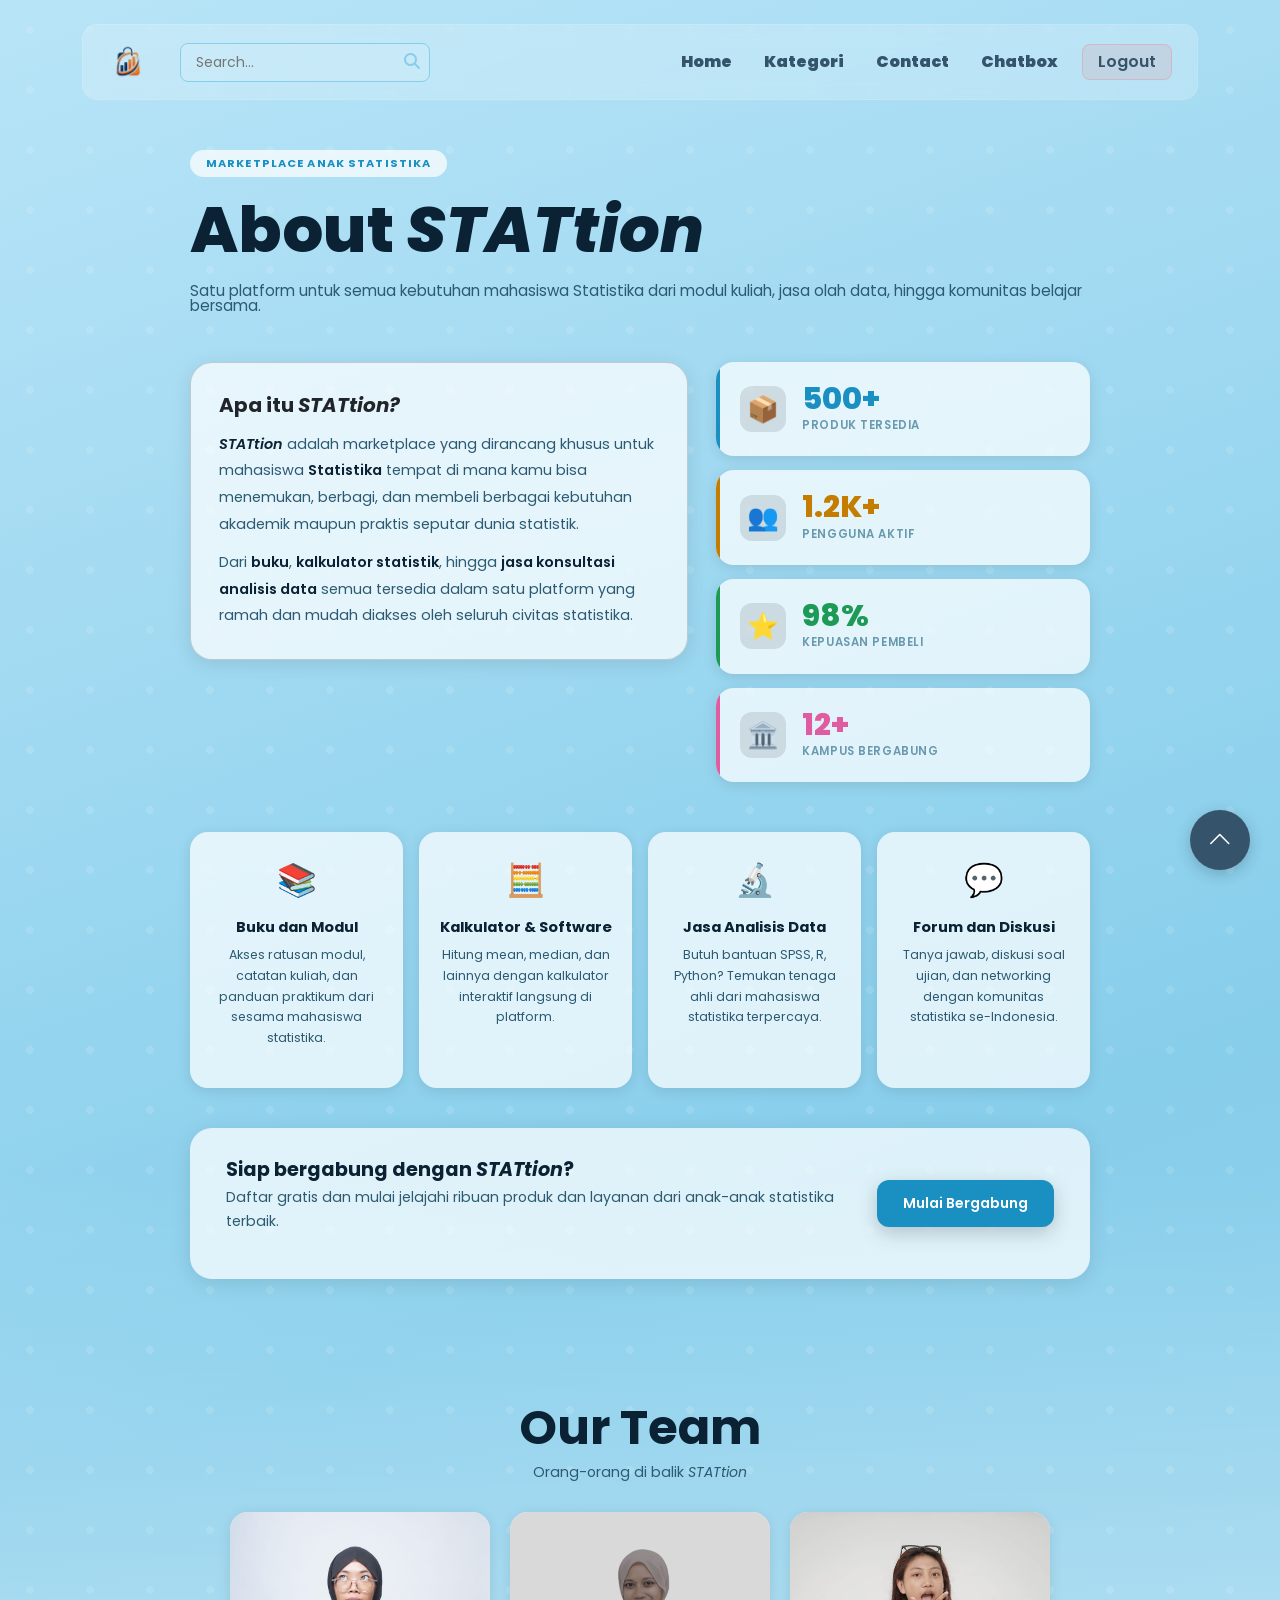
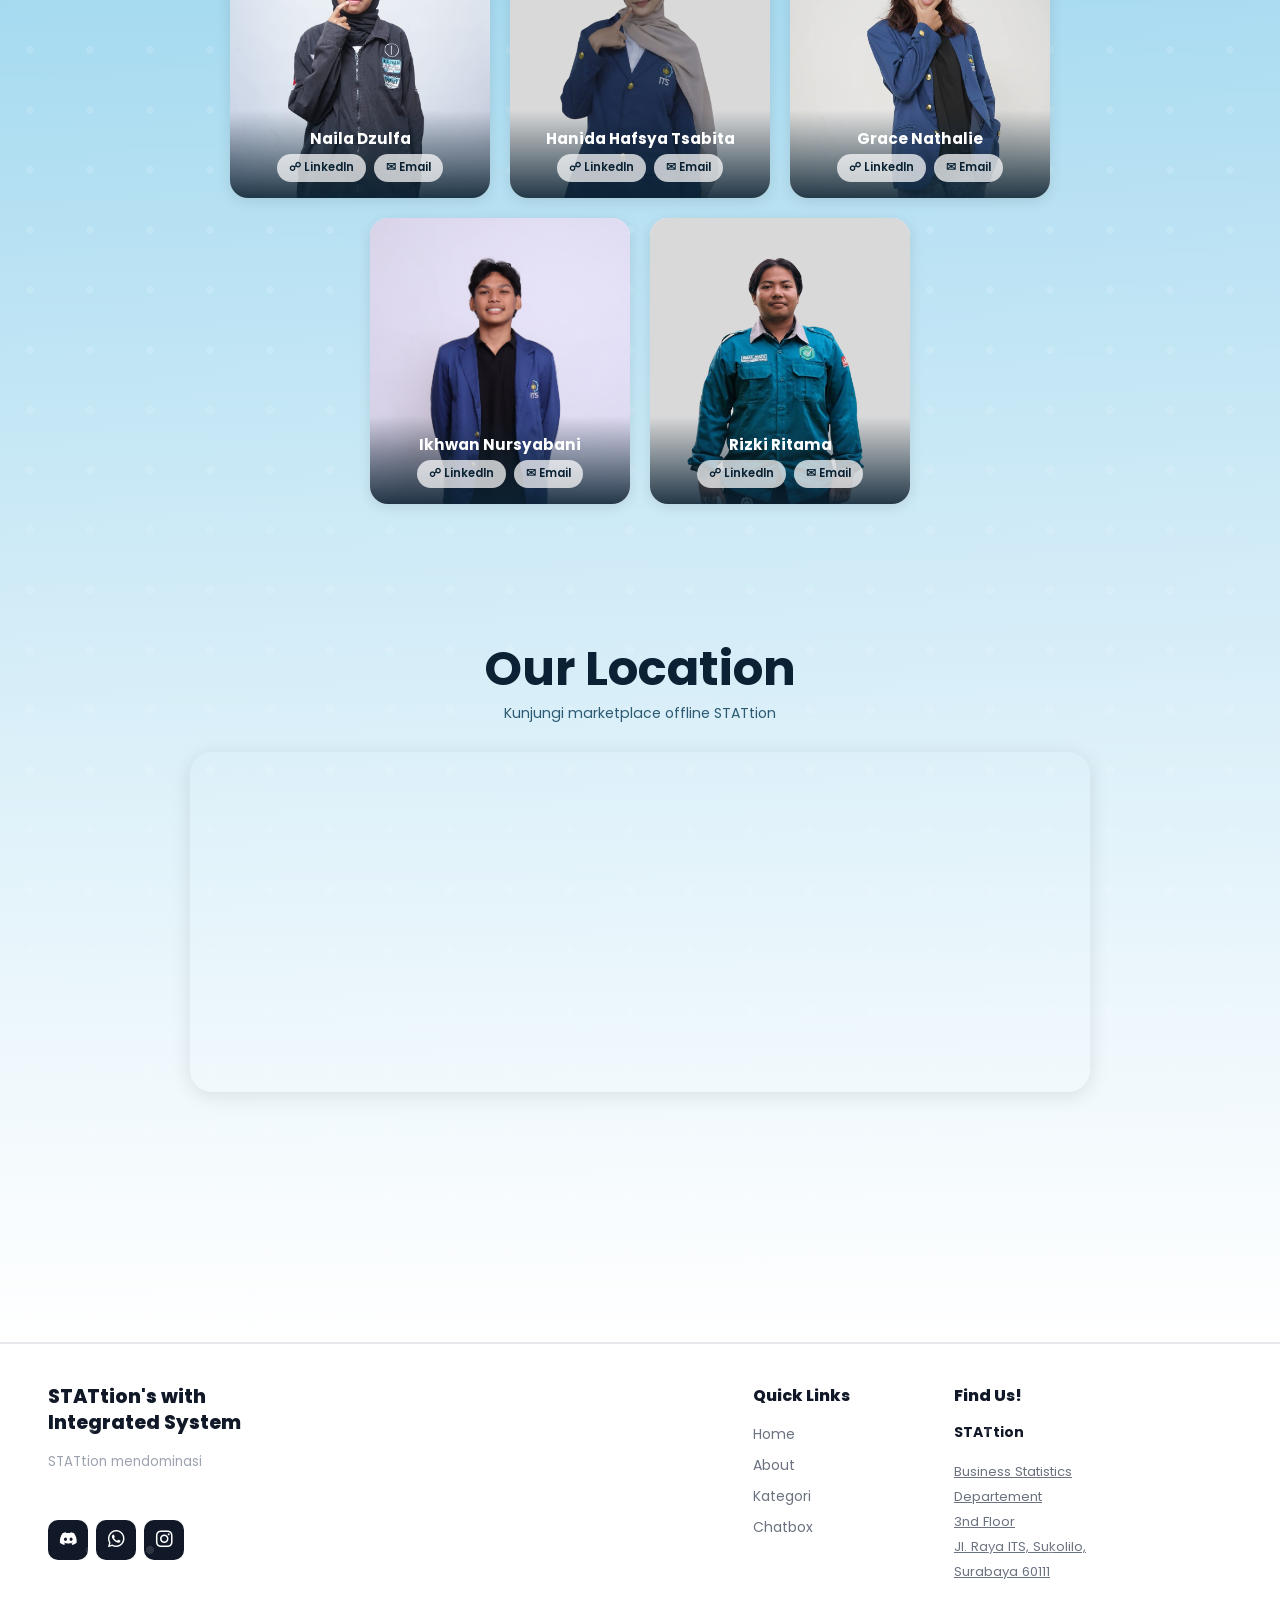
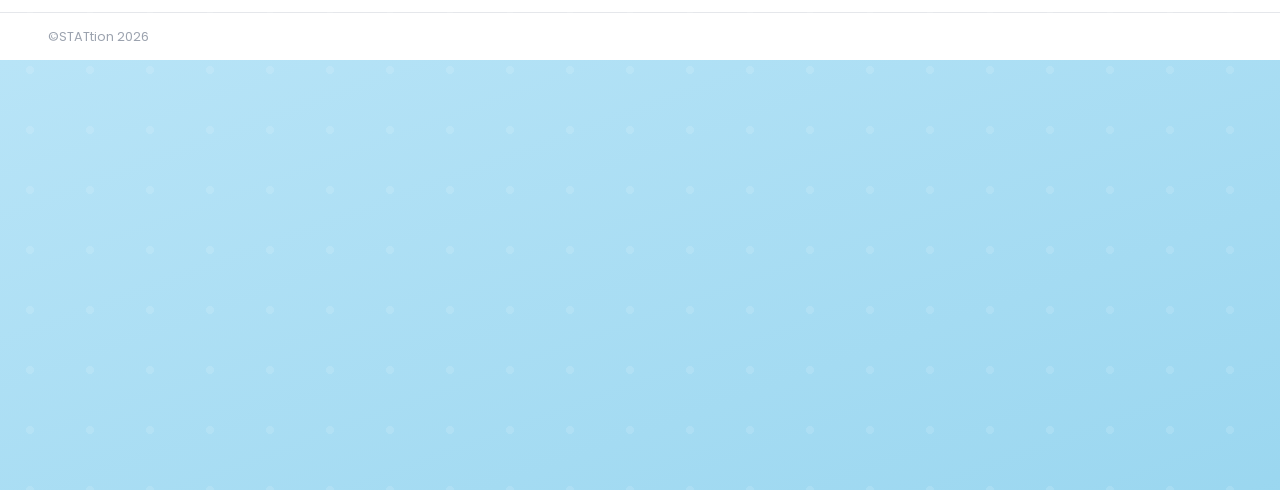
==== commit 767cfe26: "readme" ====
--- a/aboutpage.html
+++ b/aboutpage.html
@@ -455,7 +455,7 @@
 
             <!-- COL 4 : Contact -->
             <div class="col-12 col-sm-6 col-lg-3 ">
-                <p class="footer-heading">Contact</p>
+                <p class="footer-heading">Find Us!</p>
                 <p class="contact-org">STATtion</p>
                 <a href="https://maps.app.goo.gl/GKJ3hAJn6wvNafHJA" class="contact-detail" target="_blank">
                 Business Statistics<br>
--- a/style.css
+++ b/style.css
@@ -1,5 +1,4 @@
 /* login page */
-
 .login-page {
     /* min-height: 100vh; */
     /* width: 100%; */
@@ -50,7 +49,7 @@
     width: 380px;
     padding: 40px;
     border-radius: 20px;
-    background: rgba(255, 255, 255, 0.1); /* Transparansi putih tipis */
+    background: rgba(255, 255, 255, 0.1); 
     backdrop-filter: blur(25px);
     border: 1px solid rgba(255, 255, 255, 0.2);
     box-shadow: 0 15px 50px rgba(10, 11, 53, 0.3);
@@ -60,12 +59,11 @@
 
 .login-page .card h2 {
     margin-bottom: 25px;
-    color: #ffffff; /* Ubah ke putih agar kontras dengan blur */
+    color: #ffffff; 
     font-weight: 600;
     letter-spacing: 1.5px;
 }
 
-/* Input & Select */
 .login-page .card input,
 .login-page .card select {
     width: 100%;
@@ -126,7 +124,6 @@
     color: #000;
 }
 
-/* Logic Toggle Login & Register */
 .login-page input[type="radio"] {
     display: none;
 }
@@ -155,7 +152,6 @@
     to { opacity: 1; transform: translateX(0); }
 }
 
-/* Responsif Mobile */
 @media (max-width: 480px) {
     .login-page .card {
         width: 90%;
@@ -164,13 +160,12 @@
 }
 
 /* general */
-
-        body {
-            font-family: 'Poppins', sans-serif;
-            background: linear-gradient(160deg, #b8e4f7 0%, #87CEEB 40%, #a8d8f0 100%);
-            min-height: 150vh;
-            color: var(--dark);
-            }
+body {
+    font-family: 'Poppins', sans-serif;
+    background: linear-gradient(160deg, #b8e4f7 0%, #87CEEB 40%, #a8d8f0 100%);
+    min-height: 150vh;
+    color: var(--dark);
+}
 
 /* ada titik-titik di ujung doa-doa */
         /* body::before {
@@ -194,7 +189,7 @@
     position: fixed; 
     top: 0;
     width: 100%;
-    z-index: 1000;
+    z-index: 99999;
     transition: all 0.4s ease;
     font-family: 'Poppins', sans-serif;
 }
@@ -207,7 +202,7 @@
     padding: 12px 25px;
     border: 1px solid rgba(255, 255, 255, 0.1);
     transition: all 0.3s ease;
-    display: flex;
+    /* display: flex; */
     align-items: center;
     justify-content: space-between;
 }
@@ -266,7 +261,6 @@
     color: white !important;
 }
 
-/* floating side menu */
 @media (min-width: 992px) {
     .navbar-section:not(.scrolled) .navbar-collapse {
         display: flex !important; 
@@ -292,7 +286,7 @@
 
 #navContent.active-side-menu .navbar-nav {
     flex-direction: column !important;
-    align-items: flex-end !important; /* Menu nempel kanan sesuai desain */
+    align-items: flex-end !important; 
     gap: 15px !important;
 }
 
@@ -381,7 +375,6 @@
     font-style: italic;
 }
 
-/* Efek Gradasi Khusus pada Highlight & Judul */
 .section-satu-highlight {
     background: linear-gradient(
         120deg, 
@@ -390,7 +383,7 @@
         #78f0fd, 
         #35546b
     );
-    background-size: 300% auto; /* Memperlebar gradasi agar bisa digeser */
+    background-size: 300% auto;
     -webkit-background-clip: text;
     -webkit-text-fill-color: transparent;
     font-style: normal;
@@ -407,7 +400,6 @@
     }
 }
 
-/* Subtitle */
 .section-satu-sub {
     font-size: 16px;
     color: #071c2b;
@@ -417,7 +409,6 @@
     font-weight: 400;
 }
 
-/* Tombol CTA */
 .cta-main {
     text-decoration: none;
     padding: 12px 30px;
@@ -505,7 +496,7 @@
         @keyframes bgMove {
             from { transform: translate(0,0); }
             to { transform: translate(-60px,-60px); }
-        } */
+        } 
 
 h2 {
     font-family: 'Poppins', sans-serif;
@@ -563,7 +554,6 @@
       background: #efefef;
     }
  
-    /* ---- Card label ---- */
     .why-label {
       /* font-size: 0.95rem; */
       /* font-weight: 800; */
@@ -583,7 +573,6 @@
     transition: all 0.3s ease;
 }
 
-/* Format Lingkaran Tunggal */
 .circle-dua {
     width: 100px;
     height: 100px;
@@ -598,11 +587,10 @@
     align-items: center;
     /* background-color: #ffffff; */
     transition: all 0.3s ease;
-    flex-shrink: 0; /* Mencegah lingkaran gepeng di layar kecil */
+    flex-shrink: 0;
     margin: 0 auto;
 }
 
-/* Ukuran Ikon di dalam lingkaran */
 .circle-dua i {
     font-size: 3rem;
     color: #212529;
@@ -611,10 +599,9 @@
     align-items: center;
 }
 
-/* Efek Hover Saat Link Didekati */
 .circle-link:hover .circle-dua {
     transform: scale(1.1);
-    border-color: #35546b; /* Warna biru sesuai tema navbarmu */
+    border-color: #35546b; 
     background-color: #f8f9fa;
     box-shadow: 0 4px 15px rgba(0,0,0,0.1);
 }
@@ -635,21 +622,13 @@
   --gold: #c47d00;
   --green: #1e9a57;
   --pink: #e05ca0;
-  --glass: rgba(255,255,255,0.72); /* card, tombol, banner */
-  --glass-dark: rgba(10,34,51,0.88); /* overlay foto team */
+  --glass: rgba(255,255,255,0.72); 
+  --glass-dark: rgba(10,34,51,0.88); 
   --shadow: rgba(0,0,0,0.1);
-  --shadow-hover: rgba(0,0,0,0.2); /* buat hovernya */
+  --shadow-hover: rgba(0,0,0,0.2); 
   --transition: transform .3s, box-shadow .3s;
 }
 
-/* body {
-  font-family: var(--font-main);
-  background: linear-gradient(160deg, #b8e4f7 0%, #87CEEB 40%, #a8d8f0 100%);
-  min-height: 100vh;
-  color: var(--dark);
-} */
-
-/* Container Utama untuk Konten Tengah */
 .container-custom {
   max-width: 1100px;
   margin: 150px auto;
@@ -658,7 +637,6 @@
   z-index: 1;
 }
 
-/* Hero Section dengan Gradasi */
 .about-hero-bg {
     /* margin-top: -100px; */
   width: 100%;
@@ -667,7 +645,6 @@
   position: relative;
 }
 
-/* Content White Section */
 .content-white-bg {
     margin-top: -100px;
   width: 100%;
@@ -675,7 +652,6 @@
   background-color: transparent;
 }
 
-/* Team & Location dengan Polkadot Bergerak */
 .team-location-bg {
     margin-top: -260px;
     /* margin-bottom: 100px; */
@@ -687,7 +663,6 @@
   overflow: hidden;
 }
 
-/* Pindahkan animasi polkadot ke sini agar tidak merusak layout desktop */
 /* .team-location-bg::before {
   content: "";
   position: absolute;
@@ -699,12 +674,10 @@
   z-index: 0;
 } */
 
-/* Pastikan section-title dan grid berada di atas polkadot */
 .team-location-bg .container-custom {
   position: relative;
   z-index: 2;
 }
-
 
 .page {
   /* max-width: 1100px; */
@@ -738,7 +711,6 @@
             to { transform: translate(-60px,-60px); }
         }
 
-/* Animasi */
 @keyframes fadeUp {
   from { opacity: 0; transform: translateY(28px); }
   to   { opacity: 1; transform: translateY(0); }
@@ -770,7 +742,6 @@
 line-height: 1;
 }
 
-/* Card dasar */
 .card {
   background: var(--glass); border-radius: 22px; padding: 30px 28px;
   box-shadow: 0 4px 20px var(--shadow);
@@ -783,13 +754,11 @@
 .card p:last-of-type { margin-bottom: 0; }
 .card strong { color: var(--dark); font-weight: 600; }
 
-/* Main Grid */
 .main-grid {
   display: grid; grid-template-columns: 1.2fr .9fr;
   gap: 28px; align-items: start;
 }
 
-/* Stat Cards */
 .stats-col { display: flex; flex-direction: column; gap: 14px; }
 
 .stat-card {
@@ -799,7 +768,7 @@
   position: relative; overflow: hidden;
   transition: var(--transition);
 }
-/* garis warna kiri */
+
 .stat-card::before {
   content: ''; position: absolute; top: 0; left: 0;
   width: 4px; height: 100%; border-radius: 4px 0 0 4px;
@@ -926,19 +895,46 @@
     }
 
 
-/* kategori page */
-
-.marketplace-page body,
-body.marketplace {
-    font-family: 'Poppins', sans-serif;
-    background: linear-gradient(160deg, #b8e4f7 0%, #87CEEB 40%, #a8d8f0 100%);
+.marketplace {
+    position: relative; 
+    width: 100%;
     min-height: 100vh;
-    color: var(--dark);
-    
-}
-
-.marketplace .container {
-    padding: 120px 5% 40px; 
+    overflow: hidden; 
+    /* background-color: transparent;  */
+    /* display: block; */
+    margin: 0;
+    padding: 0;
+}
+
+.marketplace::before {
+    content: "";
+    position: absolute;
+    top: 0;
+    left: 0;
+    width: 300%; 
+    height: 300%; 
+    background-image: radial-gradient(circle, rgba(255, 255, 255, 0.15) 2.5px, transparent 1.5px);
+    background-size: 50px 50px;
+    animation: bgMove 20s linear infinite;
+    z-index: -1; 
+}
+
+.container-kategori {
+    position: relative;
+    z-index: 10;
+    max-width: 1100px;
+    margin: 0 auto;
+    padding: 60px 20px;
+}
+
+/* --- Animasi Gerak --- */
+@keyframes bgMove {
+    from {
+        transform: translate(0, 0);
+    }
+    to {
+        transform: translate(-50px, -50px);
+    }
 }
 
 /* Category Title */
@@ -1536,13 +1532,13 @@
       .footer-brand-title { font-size: 1.1rem; }
     }
 
-/* Sidebar Chatbox */
+/*Chatbox */
 .chatbox-sidebar {
     position: fixed;
-    top: 100px; /* Menyesuaikan agar di bawah navbar */
-    right: -350px; /* Sembunyi di kanan */
+    top: 100px; 
+    right: -350px; 
     width: 320px;
-    height: 500px;
+    height: 450px;
     background: #f8f9fa;
     border-radius: 20px 0 0 20px;
     box-shadow: -5px 0 25px rgba(0,0,0,0.1);
@@ -1558,7 +1554,7 @@
 }
 
 .chatbox-header {
-    background: #35546b; /* Warna branding STATtion */
+    background: #35546b; 
     color: white;
     padding: 15px;
     border-radius: 20px 0 0 0;
@@ -1585,7 +1581,6 @@
     border-radius: 0 0 0 20px;
 }
 
-/* Bubble Chat */
 .msg {
     padding: 10px 14px;
     border-radius: 15px;
@@ -1606,7 +1601,6 @@
     border-bottom-right-radius: 2px;
 }
 
-/* Floating Button */
 .chat-toggle-btn {
     position: fixed;
     bottom: 30px;
